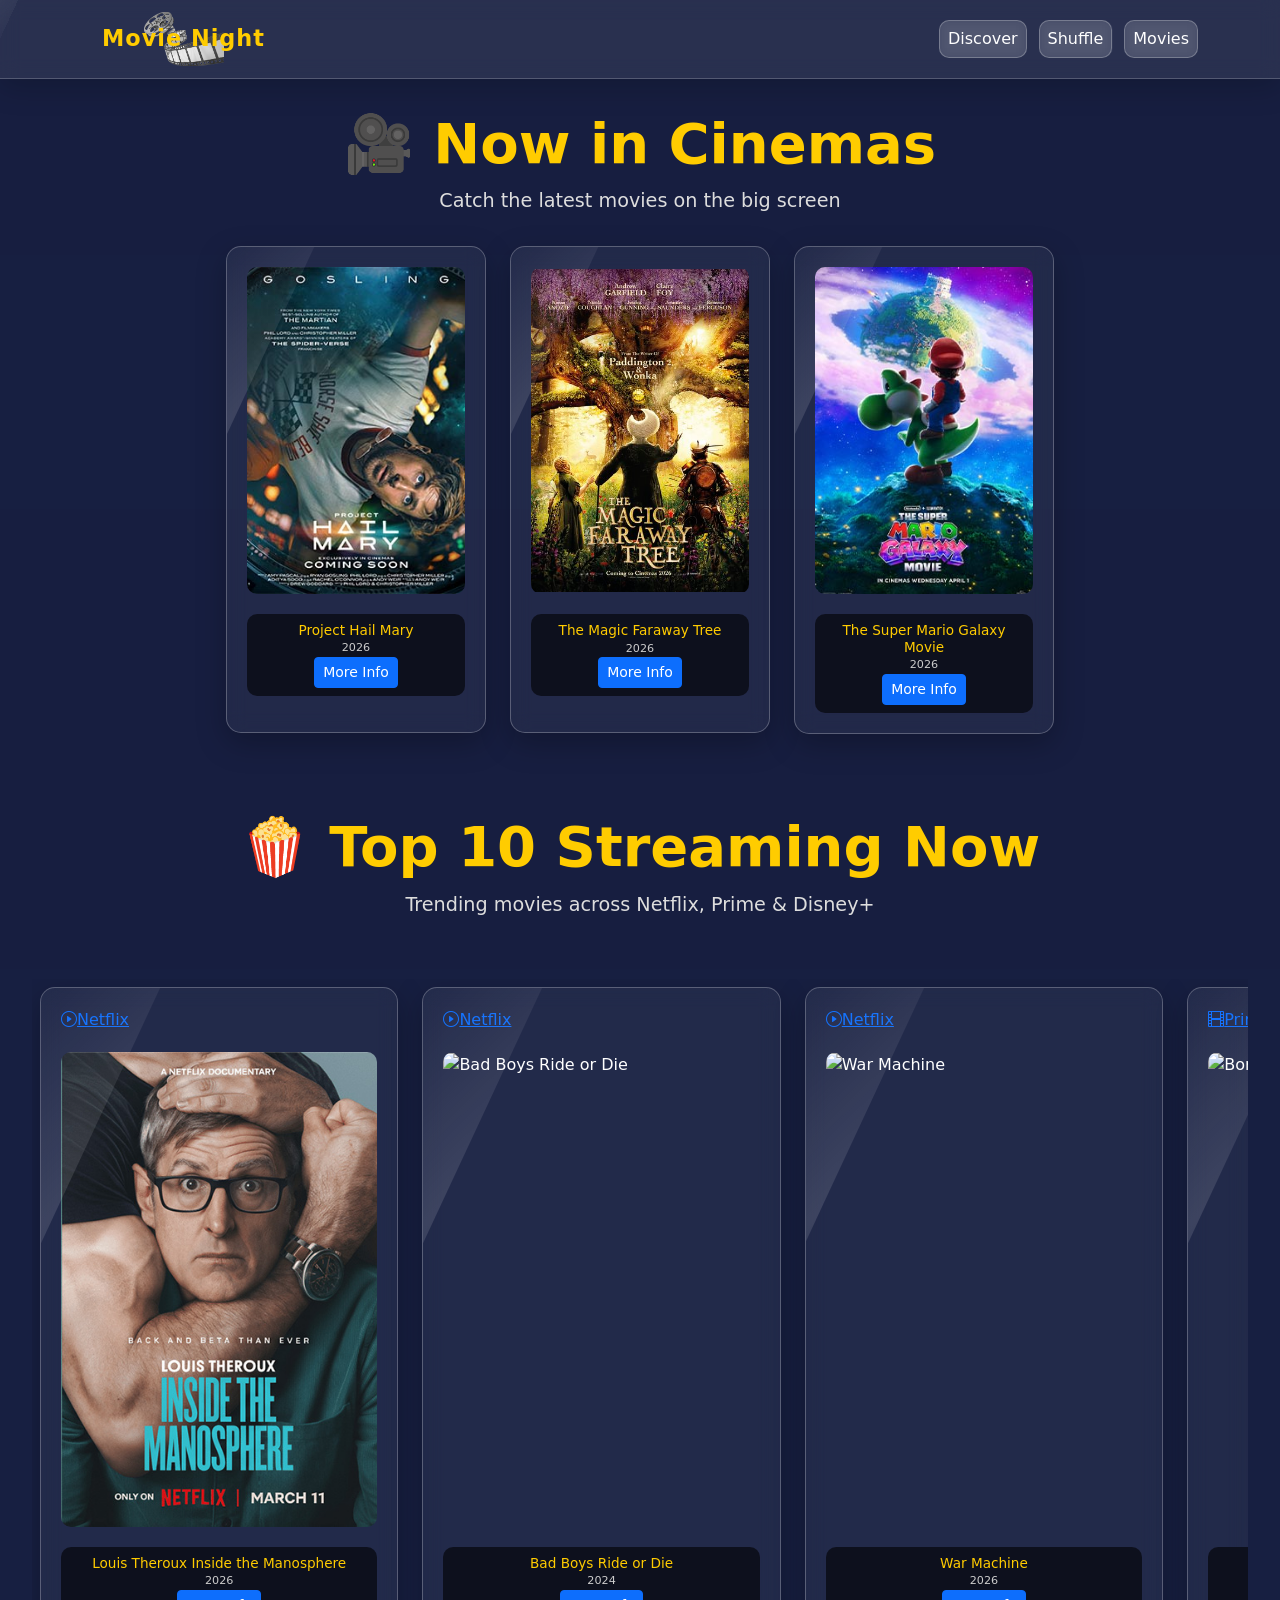
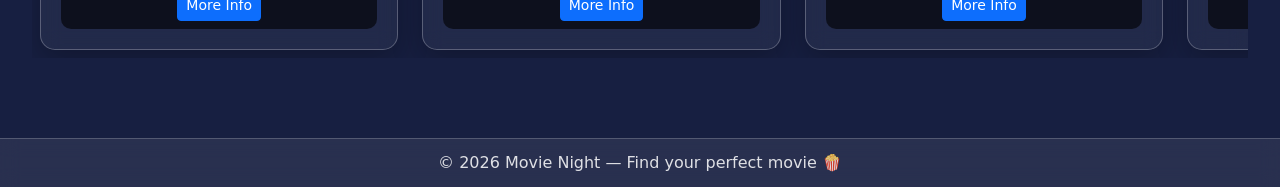
==== index.html @ 20cfbf8d "Initial Commit" ====
<!doctype html>
<html lang="en">
<head>
  <meta charset="utf-8">
  <meta name="viewport" content="width=device-width, initial-scale=1">
  <meta name="description" content="Movie Night - Find your perfect movie">
  <title>Movie Night</title>

  <link href="https://cdn.jsdelivr.net/npm/bootstrap@5.3.2/dist/css/bootstrap.min.css" rel="stylesheet">
  <link href="https://cdn.jsdelivr.net/npm/bootstrap-icons/font/bootstrap-icons.css" rel="stylesheet">
  <link href="mystyle.css" rel="stylesheet">
  <script src="https://code.jquery.com/jquery-3.7.1.min.js"></script>
</head>
<body>

  <!-- NAVBAR -->
  <nav class="navbar navbar-expand-lg glass-navbar">
    <div class="container">
      <a class="navbar-brand fw-bold" href="index.html" style="color:#ffcc00;">Movie Night</a>

      <button class="navbar-toggler" type="button" data-bs-toggle="collapse" data-bs-target="#navbarNav">
        <span class="navbar-toggler-icon"></span>
      </button>

      <div class="collapse navbar-collapse justify-content-end" id="navbarNav">
        <ul class="navbar-nav">
          <li class="nav-item"><a class="nav-link" href="page-1.html">Discover</a></li>
          <li class="nav-item"><a class="nav-link" href="page-2.html">Shuffle</a></li>
          <li class="nav-item"><a class="nav-link" href="page-3.html">Movies</a></li>
        </ul>
      </div>
    </div>
  </nav>

  <main>
    <!-- HERO -->
    <section class="hero">
      <div class="hero-content">
        <h1>🎥 Now in Cinemas</h1>
        <p>Catch the latest movies on the big screen</p>

        <div class="cinema-row">
          <article class="card movie-card">
            <div class="movie-poster">
              <img src="Images/Project Hail Mary.jpg" alt="Project Hail Mary">
            </div>
            <div class="movie-bottom">
              <h6>Project Hail Mary</h6>
              <p>2026</p>
              <button class="btn btn-primary btn-sm" data-bs-toggle="modal" data-bs-target="#modalCinema1">More Info</button>
            </div>
          </article>

          <article class="card movie-card">
            <div class="movie-poster">
              <img src="Images/The Magic Faraway Tree.jpg" alt="The Magic Faraway Tree">
            </div>
            <div class="movie-bottom">
              <h6>The Magic Faraway Tree</h6>
              <p>2026</p>
              <button class="btn btn-primary btn-sm" data-bs-toggle="modal" data-bs-target="#modalCinema2">More Info</button>
            </div>
          </article>

          <article class="card movie-card">
            <div class="movie-poster">
              <img src="Images/The Super Mario Galaxy Movie.jpg" alt="The Super Mario Galaxy Movie">
            </div>
            <div class="movie-bottom">
              <h6>The Super Mario Galaxy Movie</h6>
              <p>2026</p>
              <button class="btn btn-primary btn-sm" data-bs-toggle="modal" data-bs-target="#modalCinema3">More Info</button>
            </div>
          </article>
        </div>
      </div>
    </section>

    <!-- STREAMING TITLE -->
    <section class="hero small-hero">
      <div class="hero-content">
        <h1>🍿 Top 10 Streaming Now</h1>
        <p>Trending movies across Netflix, Prime & Disney+</p>
      </div>
    </section>

    <!-- TOP 10 MOVIES -->
    <div class="page">
      <div class="marquee">
        <div class="track" id="track">

          <article class="card movie-card">
            <div class="movie-top">
              <a href="https://www.netflix.com/search?q=Louis%20Theroux%20Inside%20the%20Manosphere" target="_blank" class="stream-btn">
                <i class="bi bi-play-circle"></i>Netflix
              </a>
            </div>
            <div class="movie-poster">
              <img src="Images/1 Movie.jpg" alt="Louis Theroux Inside the Manosphere">
            </div>
            <div class="movie-bottom">
              <h6>Louis Theroux Inside the Manosphere</h6>
              <p>2026</p>
              <button type="button" class="btn btn-primary btn-sm" data-bs-toggle="modal" data-bs-target="#modal1">More Info</button>
            </div>
          </article>

          <article class="card movie-card">
            <div class="movie-top">
              <a href="https://www.netflix.com/search?q=Bad%20Boys%20Ride%20or%20Die" target="_blank" class="stream-btn">
                <i class="bi bi-play-circle"></i>Netflix
              </a>
            </div>
            <div class="movie-poster">
              <img src="Images/2 Movie.jpg" alt="Bad Boys Ride or Die">
            </div>
            <div class="movie-bottom">
              <h6>Bad Boys Ride or Die</h6>
              <p>2024</p>
              <button type="button" class="btn btn-primary btn-sm" data-bs-toggle="modal" data-bs-target="#modal2">More Info</button>
            </div>
          </article>

          <article class="card movie-card">
            <div class="movie-top">
              <a href="https://www.netflix.com/title/80152442" target="_blank" class="stream-btn">
                <i class="bi bi-play-circle"></i>Netflix
              </a>
            </div>
            <div class="movie-poster">
              <img src="Images/3 Movie.jpg" alt="War Machine">
            </div>
            <div class="movie-bottom">
              <h6>War Machine</h6>
              <p>2026</p>
              <button type="button" class="btn btn-primary btn-sm" data-bs-toggle="modal" data-bs-target="#modal3">More Info</button>
            </div>
          </article>

          <article class="card movie-card">
            <div class="movie-top">
              <a href="https://www.primevideo.com/search/ref=atv_nb_sr?phrase=Borderlands" target="_blank" class="stream-btn">
                <i class="bi bi-film"></i>Prime Video
              </a>
            </div>
            <div class="movie-poster">
              <img src="Images/4 Movie.jpg" alt="Borderlands">
            </div>
            <div class="movie-bottom">
              <h6>Borderlands</h6>
              <p>2024</p>
              <button type="button" class="btn btn-primary btn-sm" data-bs-toggle="modal" data-bs-target="#modal4">More Info</button>
            </div>
          </article>

          <article class="card movie-card">
            <div class="movie-top">
              <a href="https://www.primevideo.com/search/ref=atv_nb_sr?phrase=Confession%20of%20a%20Female%20Serial%20Killer" target="_blank" class="stream-btn">
                <i class="bi bi-film"></i>Prime Video
              </a>
            </div>
            <div class="movie-poster">
              <img src="Images/5 Movie.jpg" alt="Confession of a Female Serial Killer">
            </div>
            <div class="movie-bottom">
              <h6>Confession of a Female Serial Killer</h6>
              <p>2025</p>
              <button type="button" class="btn btn-primary btn-sm" data-bs-toggle="modal" data-bs-target="#modal5">More Info</button>
            </div>
          </article>

          <article class="card movie-card">
            <div class="movie-top">
              <a href="https://www.primevideo.com/search/ref=atv_nb_sr?phrase=Underworld%20Evolution" target="_blank" class="stream-btn">
                <i class="bi bi-film"></i>Prime Video
              </a>
            </div>
            <div class="movie-poster">
              <img src="Images/6 Movie.jpg" alt="Underworld: Evolution">
            </div>
            <div class="movie-bottom">
              <h6>Underworld: Evolution</h6>
              <p>2006</p>
              <button type="button" class="btn btn-primary btn-sm" data-bs-toggle="modal" data-bs-target="#modal6">More Info</button>
            </div>
          </article>

          <article class="card movie-card">
            <div class="movie-top">
              <a href="https://www.primevideo.com/search/ref=atv_nb_sr?phrase=The%20Bluff" target="_blank" class="stream-btn">
                <i class="bi bi-film"></i>Prime Video
              </a>
            </div>
            <div class="movie-poster">
              <img src="Images/7 Movie.jpg" alt="The Bluff">
            </div>
            <div class="movie-bottom">
              <h6>The Bluff</h6>
              <p>2026</p>
              <button type="button" class="btn btn-primary btn-sm" data-bs-toggle="modal" data-bs-target="#modal7">More Info</button>
            </div>
          </article>

          <article class="card movie-card">
            <div class="movie-top">
              <a href="https://www.disneyplus.com/search?q=Ready%20or%20Not" target="_blank" class="stream-btn">
                <i class="bi bi-star"></i>Disney+
              </a>
            </div>
            <div class="movie-poster">
              <img src="Images/8 Movie.jpg" alt="Ready or Not">
            </div>
            <div class="movie-bottom">
              <h6>Ready or Not</h6>
              <p>2019</p>
              <button type="button" class="btn btn-primary btn-sm" data-bs-toggle="modal" data-bs-target="#modal8">More Info</button>
            </div>
          </article>

          <article class="card movie-card">
            <div class="movie-top">
              <a href="https://www.disneyplus.com/search?q=Predator%20Badlands" target="_blank" class="stream-btn">
                <i class="bi bi-star"></i>Disney+
              </a>
            </div>
            <div class="movie-poster">
              <img src="Images/9 Movie.jpg" alt="Predator Badlands">
            </div>
            <div class="movie-bottom">
              <h6>Predator Badlands</h6>
              <p>2025</p>
              <button type="button" class="btn btn-primary btn-sm" data-bs-toggle="modal" data-bs-target="#modal9">More Info</button>
            </div>
          </article>

          <article class="card movie-card">
            <div class="movie-top">
              <a href="https://www.disneyplus.com/search?q=Deadpool%20Wolverine" target="_blank" class="stream-btn">
                <i class="bi bi-star"></i>Disney+
              </a>
            </div>
            <div class="movie-poster">
              <img src="Images/10 Movie.jpg" alt="Deadpool and Wolverine">
            </div>
            <div class="movie-bottom">
              <h6>Deadpool & Wolverine</h6>
              <p>2024</p>
              <button type="button" class="btn btn-primary btn-sm" data-bs-toggle="modal" data-bs-target="#modal10">More Info</button>
            </div>
          </article>

        </div>
      </div>
    </div>

    <!-- TOP 10 MODALS -->
    <div class="modal fade" id="modal1" tabindex="-1" aria-labelledby="modalLabel1" aria-hidden="true">
      <div class="modal-dialog modal-dialog-centered">
        <div class="modal-content">
          <div class="modal-header">
            <h5 class="modal-title" id="modalLabel1">Louis Theroux Inside the Manosphere</h5>
            <button type="button" class="btn-close" data-bs-dismiss="modal" aria-label="Close"></button>
          </div>
          <div class="modal-body">
            <img src="Images/1 Movie.jpg" alt="Louis Theroux Inside the Manosphere" class="img-fluid mb-3">
            <p>Release Year: 2026</p>
            <p>Louis Theroux: Inside the Manosphere explores the online subculture of influencers promoting extreme masculinity, dating advice, and anti-feminist views to young men.</p>
          </div>
        </div>
      </div>
    </div>

    <div class="modal fade" id="modal2" tabindex="-1" aria-labelledby="modalLabel2" aria-hidden="true">
      <div class="modal-dialog modal-dialog-centered">
        <div class="modal-content">
          <div class="modal-header">
            <h5 class="modal-title" id="modalLabel2">Bad Boys Ride or Die</h5>
            <button type="button" class="btn-close" data-bs-dismiss="modal" aria-label="Close"></button>
          </div>
          <div class="modal-body">
            <img src="Images/2 Movie.jpg" alt="Bad Boys Ride or Die" class="img-fluid mb-3">
            <p>Release Year: 2024</p>
            <p>Bad Boys: Ride or Die follows detectives Mike Lowrey and Marcus Burnett as they uncover a dangerous conspiracy tied to their late captain.</p>
          </div>
        </div>
      </div>
    </div>

    <div class="modal fade" id="modal3" tabindex="-1" aria-labelledby="modalLabel3" aria-hidden="true">
      <div class="modal-dialog modal-dialog-centered">
        <div class="modal-content">
          <div class="modal-header">
            <h5 class="modal-title" id="modalLabel3">War Machine</h5>
            <button type="button" class="btn-close" data-bs-dismiss="modal" aria-label="Close"></button>
          </div>
          <div class="modal-body">
            <img src="Images/3 Movie.jpg" alt="War Machine" class="img-fluid mb-3">
            <p>Release Year: 2026</p>
            <p>War Machine centers on a high-ranking military officer navigating the complexities of modern warfare, leadership, and political pressure.</p>
          </div>
        </div>
      </div>
    </div>

    <div class="modal fade" id="modal4" tabindex="-1" aria-labelledby="modalLabel4" aria-hidden="true">
      <div class="modal-dialog modal-dialog-centered">
        <div class="modal-content">
          <div class="modal-header">
            <h5 class="modal-title" id="modalLabel4">Borderlands</h5>
            <button type="button" class="btn-close" data-bs-dismiss="modal" aria-label="Close"></button>
          </div>
          <div class="modal-body">
            <img src="Images/4 Movie.jpg" alt="Borderlands" class="img-fluid mb-3">
            <p>Release Year: 2024</p>
            <p>Borderlands follows a group of unlikely heroes navigating a chaotic, lawless world in search of a powerful artifact.</p>
          </div>
        </div>
      </div>
    </div>

    <div class="modal fade" id="modal5" tabindex="-1" aria-labelledby="modalLabel5" aria-hidden="true">
      <div class="modal-dialog modal-dialog-centered">
        <div class="modal-content">
          <div class="modal-header">
            <h5 class="modal-title" id="modalLabel5">Confession of a Female Serial Killer</h5>
            <button type="button" class="btn-close" data-bs-dismiss="modal" aria-label="Close"></button>
          </div>
          <div class="modal-body">
            <img src="Images/5 Movie.jpg" alt="Confession of a Female Serial Killer" class="img-fluid mb-3">
            <p>Release Year: 2025</p>
            <p>Confession of a Female Serial Killer examines the chilling story of a woman leading a double life while committing a series of calculated crimes.</p>
          </div>
        </div>
      </div>
    </div>

    <div class="modal fade" id="modal6" tabindex="-1" aria-labelledby="modalLabel6" aria-hidden="true">
      <div class="modal-dialog modal-dialog-centered">
        <div class="modal-content">
          <div class="modal-header">
            <h5 class="modal-title" id="modalLabel6">Underworld: Evolution</h5>
            <button type="button" class="btn-close" data-bs-dismiss="modal" aria-label="Close"></button>
          </div>
          <div class="modal-body">
            <img src="Images/6 Movie.jpg" alt="Underworld: Evolution" class="img-fluid mb-3">
            <p>Release Year: 2006</p>
            <p>Underworld: Evolution continues the story of the war between vampires and werewolves as Selene uncovers secrets about her past.</p>
          </div>
        </div>
      </div>
    </div>

    <div class="modal fade" id="modal7" tabindex="-1" aria-labelledby="modalLabel7" aria-hidden="true">
      <div class="modal-dialog modal-dialog-centered">
        <div class="modal-content">
          <div class="modal-header">
            <h5 class="modal-title" id="modalLabel7">The Bluff</h5>
            <button type="button" class="btn-close" data-bs-dismiss="modal" aria-label="Close"></button>
          </div>
          <div class="modal-body">
            <img src="Images/7 Movie.jpg" alt="The Bluff" class="img-fluid mb-3">
            <p>Release Year: 2026</p>
            <p>The Bluff follows a determined individual navigating deception, power struggles, and hidden agendas in a high-stakes environment.</p>
          </div>
        </div>
      </div>
    </div>

    <div class="modal fade" id="modal8" tabindex="-1" aria-labelledby="modalLabel8" aria-hidden="true">
      <div class="modal-dialog modal-dialog-centered">
        <div class="modal-content">
          <div class="modal-header">
            <h5 class="modal-title" id="modalLabel8">Ready or Not</h5>
            <button type="button" class="btn-close" data-bs-dismiss="modal" aria-label="Close"></button>
          </div>
          <div class="modal-body">
            <img src="Images/8 Movie.jpg" alt="Ready or Not" class="img-fluid mb-3">
            <p>Release Year: 2019</p>
            <p>Ready or Not follows a young bride who is drawn into a deadly game with her new in-laws as part of a family tradition.</p>
          </div>
        </div>
      </div>
    </div>

    <div class="modal fade" id="modal9" tabindex="-1" aria-labelledby="modalLabel9" aria-hidden="true">
      <div class="modal-dialog modal-dialog-centered">
        <div class="modal-content">
          <div class="modal-header">
            <h5 class="modal-title" id="modalLabel9">Predator Badlands</h5>
            <button type="button" class="btn-close" data-bs-dismiss="modal" aria-label="Close"></button>
          </div>
          <div class="modal-body">
            <img src="Images/9 Movie.jpg" alt="Predator Badlands" class="img-fluid mb-3">
            <p>Release Year: 2025</p>
            <p>Predator: Badlands follows a group of individuals stranded in a hostile environment where they become targets of a deadly extraterrestrial hunter.</p>
          </div>
        </div>
      </div>
    </div>

    <div class="modal fade" id="modal10" tabindex="-1" aria-labelledby="modalLabel10" aria-hidden="true">
      <div class="modal-dialog modal-dialog-centered">
        <div class="modal-content">
          <div class="modal-header">
            <h5 class="modal-title" id="modalLabel10">Deadpool & Wolverine</h5>
            <button type="button" class="btn-close" data-bs-dismiss="modal" aria-label="Close"></button>
          </div>
          <div class="modal-body">
            <img src="Images/10 Movie.jpg" alt="Deadpool and Wolverine" class="img-fluid mb-3">
            <p>Release Year: 2024</p>
            <p>Deadpool & Wolverine follows the unlikely partnership between Deadpool and Wolverine as they are forced to work together on a dangerous mission.</p>
          </div>
        </div>
      </div>
    </div>

    <!-- CINEMA MODALS -->
    <div class="modal fade" id="modalCinema1" tabindex="-1" aria-labelledby="modalCinemaLabel1" aria-hidden="true">
      <div class="modal-dialog modal-dialog-centered">
        <div class="modal-content">
          <div class="modal-header">
            <h5 class="modal-title" id="modalCinemaLabel1">Project Hail Mary</h5>
            <button type="button" class="btn-close" data-bs-dismiss="modal" aria-label="Close"></button>
          </div>
          <div class="modal-body">
            <img src="Images/Project Hail Mary.jpg" alt="Project Hail Mary">
            <p>Release Year: 2026</p>
            <p>Project Hail Mary centers on a lone astronaut on a mission to save Earth, facing impossible odds, isolation, and a race against time.</p>
          </div>
        </div>
      </div>
    </div>

    <div class="modal fade" id="modalCinema2" tabindex="-1" aria-labelledby="modalCinemaLabel2" aria-hidden="true">
      <div class="modal-dialog modal-dialog-centered">
        <div class="modal-content">
          <div class="modal-header">
            <h5 class="modal-title" id="modalCinemaLabel2">The Magic Faraway Tree</h5>
            <button type="button" class="btn-close" data-bs-dismiss="modal" aria-label="Close"></button>
          </div>
          <div class="modal-body">
            <img src="Images/The Magic Faraway Tree.jpg" alt="The Magic Faraway Tree">
            <p>Release Year: 2026</p>
            <p>The Magic Faraway Tree follows a magical adventure where children discover a hidden tree that leads to fantastical worlds.</p>
          </div>
        </div>
      </div>
    </div>

    <div class="modal fade" id="modalCinema3" tabindex="-1" aria-labelledby="modalCinemaLabel3" aria-hidden="true">
      <div class="modal-dialog modal-dialog-centered">
        <div class="modal-content">
          <div class="modal-header">
            <h5 class="modal-title" id="modalCinemaLabel3">The Super Mario Galaxy Movie</h5>
            <button type="button" class="btn-close" data-bs-dismiss="modal" aria-label="Close"></button>
          </div>
          <div class="modal-body">
            <img src="Images/The Super Mario Galaxy Movie.jpg" alt="The Super Mario Galaxy Movie">
            <p>Release Year: 2026</p>
            <p>The Super Mario Galaxy Movie brings the iconic video game characters to life as Mario embarks on a cosmic adventure.</p>
          </div>
        </div>
      </div>
    </div>
  </main>

  <footer class="glass-footer text-center">
  <div class="footer-content">
    <p class="mb-0">© 2026 Movie Night — Find your perfect movie 🍿</p>
  </div>
</footer>

  <button id="backToTop" class="back-to-top">↑</button>

  <script src="https://cdn.jsdelivr.net/npm/bootstrap@5.3.2/dist/js/bootstrap.bundle.min.js"></script>
  <script src="myscript.js"></script>
</body>
</html>
---- mystyle.css ----
/* ===== RESET ===== */
* {
  box-sizing: border-box;
}

html, body {
  height: 100%;
}

/* ===== BODY ===== */
body {
  margin: 0;
  padding-top: 90px;
  background-color: rgba(23, 31, 65, 1);
  font-family: Inter, ui-sans-serif, system-ui, -apple-system, Segoe UI, "Helvetica Neue", Arial;
  color: #111;

  display: flex;
  flex-direction: column;
  min-height: 100vh;
}

main {
  flex: 1;
}

/* ===== TEXT ===== */
h1, h2, h3 {
  color: #ffcc00;
}

p {
  color: rgba(255, 255, 255, 0.85);
}

/* ===== VARIABLES ===== */
:root {
  --gap: 24px;
  --duration: 60s;
}

/* ===== NAVBAR ===== */
.glass-navbar {
  position: fixed;
  top: 0;
  left: 0;
  width: 100%;
  z-index: 10;

  background: rgba(255, 255, 255, 0.08);
  backdrop-filter: blur(10px);
  -webkit-backdrop-filter: blur(10px);

  border-bottom: 1px solid rgba(255, 255, 255, 0.2);
  box-shadow: 0 8px 30px rgba(0, 0, 0, 0.2);

  padding: 12px 0;
  isolation: isolate;
}

.navbar-brand {
  font-size: 1.4rem;
  font-weight: 700;
  letter-spacing: 1px;

  background-image: url('Images/Untitled-1.png');
  background-size: contain;
  background-repeat: no-repeat;
  background-position: center;

  padding: 10px 20px;
  display: inline-block;
}

.glass-navbar::after {
  content: "";
  position: absolute;
  top: 0;
  left: -40%;
  width: 40%;
  height: 100%;
  background: linear-gradient(120deg, transparent, rgba(255, 255, 255, 0.25), transparent);
  transform: skewX(-25deg);
  transition: 1.5s ease;
}

.glass-navbar:hover::after {
  left: 120%;
}

.navbar-nav {
  list-style: none;
  padding-left: 0;
}

.nav-link {
  margin-left: 12px;
  padding: 6px 14px;
  background: rgba(255, 255, 255, 0.12);
  border: 1px solid rgba(255, 255, 255, 0.25);
  border-radius: 10px;
  backdrop-filter: blur(6px);
  -webkit-backdrop-filter: blur(6px);
  color: white;
  font-weight: 500;
  transition: all 0.3s ease;
}

.nav-link:hover {
  background: rgba(255, 255, 255, 0.25);
  border-color: rgba(255, 255, 255, 0.4);
  color: #ffcc00;
  transform: translateY(-2px);
  box-shadow: 0 4px 10px rgba(0, 0, 0, 0.25);
}

.nav-link.active {
  background: rgba(255, 255, 255, 0.35);
  color: #ffcc00;
}

/* ===== HERO ===== */
.hero {
  position: relative;
  min-height: 70vh;
  background: url('Images/hero-bg.jpg') center/cover no-repeat;

  display: flex;
  align-items: center;
  justify-content: center;

  text-align: center;
  padding: 20px 40px;
  color: white;
}

.hero::before {
  content: "";
  position: absolute;
  inset: 0;
  background: rgba(23, 31, 65, 0.92);
  z-index: 0;
}

.hero-content {
  position: relative;
  z-index: 2;
}

.hero h1 {
  font-size: 3.5rem;
  font-weight: 800;
}

.hero p {
  font-size: 1.2rem;
  margin: 10px 0 30px;
  color: #ddd;
}

.small-hero {
  min-height: auto;
  display: block;
  padding: 60px 0 20px;
}

/* ===== PAGE ===== */
.page {
  padding: 10px 32px 80px;
}

/* ===== MARQUEE ===== */
.marquee {
  width: min(1600px, 100%);
  overflow: hidden;
  padding: 8px;
  margin: 0 auto;
}

.track {
  display: flex;
  gap: var(--gap);
  width: max-content;
  animation: scroll var(--duration) linear infinite;
}

@keyframes scroll {
  from { transform: translateX(0); }
  to { transform: translateX(-50%); }
}

/* ===== CARDS ===== */
.card {
  display: flex;
  flex-direction: column;
  gap: 20px;
  width: clamp(260px, 28vw, 390px);
  padding: 20px;
  border-radius: 20px;
  border: 1px solid rgba(255, 255, 255, 0.25);
  background: rgba(23, 31, 65, 0.65);
  box-shadow: 0 10px 30px rgba(0,0,0,0.25);
}

.movie-card {
  border-radius: 15px;
  overflow: hidden;
  background: rgba(255,255,255,0.05);
  backdrop-filter: blur(10px);
  color: white;
  transition: transform 0.3s ease;
}

.movie-card:hover {
  transform: scale(1.05);
}

/* ===== POSTER ===== */
.movie-poster {
  width: 100%;
  aspect-ratio: 2 / 3;
  overflow: hidden;
  border-radius: 10px;
}

.movie-poster img {
  width: 100%;
  height: 100%;
  object-fit: cover;
}

/* ===== CINEMA ROW ===== */
.cinema-row {
  display: flex;
  justify-content: center;
  gap: 24px;
  flex-wrap: nowrap;
}

.cinema-row .movie-card {
  width: 260px;
  flex: 0 0 auto;
}

.cinema-row .movie-poster img {
  object-fit: contain;
  background: transparent;
}

@media (max-width: 768px) {
  .cinema-row {
    flex-wrap: wrap;
  }
}

/* ===== MOVIE INFO ===== */
.movie-bottom {
  padding: 8px;
  background: rgba(0,0,0,0.6);
  text-align: center;
  border-radius: 10px;
}

.movie-bottom h6 {
  margin: 0;
  font-size: 0.85rem;
  color: #ffcc00;
}

.movie-bottom p {
  margin: 2px 0 0;
  font-size: 0.7rem;
  color: #ccc;
}

/* ===== MODALS (FINAL SMALL + CONSISTENT) ===== */
.modal {
  z-index: 2000;
}

.modal-backdrop {
  z-index: 1990;
}

.modal-content {
  background: rgba(23, 31, 65, 0.75);
  backdrop-filter: blur(20px);
  -webkit-backdrop-filter: blur(20px);
  border: 1px solid rgba(255,255,255,0.2);
  border-radius: 16px;
  color: white;
  box-shadow: 0 20px 60px rgba(0,0,0,0.6);
  max-height: 90vh;
  display: flex;
  flex-direction: column;
}

.modal-header {
  border-bottom: none;
  padding-bottom: 0;
}

.modal-title {
  color: #ffcc00;
  font-weight: 600;
}

.modal-body {
  overflow-y: auto;
  padding: 20px;
  flex: 1;
  text-align: center;
}

.modal-body p {
  color: rgba(255,255,255,0.9);
  margin-bottom: 10px;
}

.modal-body img {
  display: block;
  margin: 15px auto;
  width: 100%;
  max-width: 260px;
  height: auto;
  border-radius: 12px;
}

.modal-footer {
  display: none;
  padding: 0;
  border-top: none;
}

/* ===== FOOTER ===== */
.glass-footer {
  width: 100%;
  margin-top: auto;
  padding: 12px 0;
  border-top: 1px solid rgba(255,255,255,0.2);
  text-align: center;

  background-color: rgba(255, 255, 255, 0.08);
  backdrop-filter: blur(10px);

  background-image: linear-gradient(
    120deg,
    transparent 30%,
    rgba(255, 255, 255, 0.22) 50%,
    transparent 70%
  );
  background-repeat: no-repeat;
  background-size: 40% 100%;
  background-position: -60% 0;

  transition: background-position 1.5s ease;
}

.glass-footer:hover {
  background-position: 160% 0;
}

.footer-content {
  display: flex;
  justify-content: center;
  align-items: center;
}

.glass-footer p {
  margin: 0;
}

/* ===== BACK TO TOP ===== */
.back-to-top {
  position: fixed;
  right: 30px;
  bottom: 30px;
  width: 50px;
  height: 50px;

  border-radius: 50%;
  border: 1px solid rgba(255,255,255,0.3);

  background: rgba(255,255,255,0.1);
  backdrop-filter: blur(10px);

  display: flex;
  align-items: center;
  justify-content: center;

  color: #ffcc00;
  font-size: 1.5rem;

  cursor: pointer;
  opacity: 0;
  pointer-events: none;

  transition: all 0.3s ease;
  z-index: 1000;
}

.back-to-top.show {
  opacity: 1;
  pointer-events: auto;
}

.back-to-top:hover {
  transform: scale(1.15);
  background: rgba(255,255,255,0.25);
}

/* ===== CLOSE BUTTON ===== */
.btn-close {
  opacity: 1;
  filter: none;
  background-image: url("data:image/svg+xml,%3csvg xmlns='http://www.w3.org/2000/svg' viewBox='0 0 16 16' fill='%23ffcc00'%3e%3cpath d='M.293.293a1 1 0 0 1 1.414 0L8 6.586 14.293.293a1 1 0 1 1 1.414 1.414L9.414 8l6.293 6.293a1 1 0 0 1-1.414 1.414L8 9.414l-6.293 6.293a1 1 0 0 1-1.414-1.414L6.586 8 .293 1.707a1 1 0 0 1 0-1.414z'/%3e%3c/svg%3e");
  transition: all 0.2s ease;
}

.btn-close:hover {
  transform: scale(1.2);
}

/* ===== FINDER ===== */
.finder {
  padding: 40px 20px;
  color: white;
}

.finder .filters {
  max-width: 320px;
  margin: 0 auto;
}

.finder .form-select {
  width: 100%;
  background: rgba(255,255,255,0.1);
  color: white;
  border: 1px solid rgba(255,255,255,0.3);
}

.finder .form-select option {
  color: black;
}

.finder-results {
  display: flex;
  flex-wrap: wrap;
  justify-content: center;
  gap: 24px;
  width: 100%;
}

.finder-results .movie-card {
  width: 260px;
}

#searchBtn {
  margin-top: 10px;
  padding: 10px 20px;

  background: rgba(255, 255, 255, 0.12);
  border: 1px solid rgba(255, 255, 255, 0.25);
  border-radius: 10px;

  backdrop-filter: blur(6px);

  color: white;
  font-weight: 500;

  transition: all 0.3s ease;
}

#searchBtn:hover {
  background: rgba(255, 255, 255, 0.25);
  color: #ffcc00;
  transform: translateY(-2px);
}

/* ===== RANDOM PAGE ONLY ===== */
.random-page {
  padding-bottom: 60px;
}

.random-hero {
  padding: 40px 20px 20px;
  color: white;
}

.random-controls {
  max-width: 340px;
  margin: 0 auto;
}

.random-page .form-select {
  width: 100%;
  background: rgba(255,255,255,0.1);
  color: white;
  border: 1px solid rgba(255,255,255,0.3);
}

.random-page .form-select option {
  color: black;
}

#shuffleBtn,
#reshuffleBtn {
  margin-top: 10px;
  padding: 10px 20px;
  background: rgba(255, 255, 255, 0.12);
  border: 1px solid rgba(255, 255, 255, 0.25);
  border-radius: 10px;
  backdrop-filter: blur(6px);
  -webkit-backdrop-filter: blur(6px);
  color: white;
  font-weight: 500;
  transition: all 0.3s ease;
}

#shuffleBtn:hover,
#reshuffleBtn:hover {
  background: rgba(255, 255, 255, 0.25);
  border-color: rgba(255, 255, 255, 0.4);
  color: #ffcc00;
  transform: translateY(-2px);
  box-shadow: 0 4px 10px rgba(0, 0, 0, 0.25);
}

/* ===== CINEMA SCREEN ===== */
.cinema-stage-section {
  margin-top: -40px; /* pulls it upward */
  padding-top: 60px; /* keeps spacing correct */
  position: relative;
  z-index: 1;
}

.cinema-stage {
  display: flex;
  justify-content: center;
  width: 100%;
}

.cinema-screen-shell {
  width: 100%;
  max-width: 900px;

  background: rgba(10, 10, 18, 0.95);
  border: 3px solid rgba(255,255,255,0.14);
  border-radius: 24px;
  padding: 18px;
  box-shadow:
    0 20px 60px rgba(0,0,0,0.35),
    inset 0 0 0 1px rgba(255,255,255,0.05);
}

.screen-label {
  text-align: center;
  color: #ffcc00;
  font-weight: 700;
  letter-spacing: 3px;
  margin-bottom: 14px;
  font-size: 0.9rem;
}

.cinema-screen {
  min-height: 420px;
  border-radius: 14px;
  background:
    radial-gradient(circle at center, rgba(255,255,255,0.04), transparent 60%),
    linear-gradient(180deg, rgba(20,20,28,0.98), rgba(5,5,10,1));
  border: 2px solid rgba(255,255,255,0.08);
  box-shadow:
    inset 0 0 30px rgba(255,255,255,0.03),
    inset 0 0 80px rgba(0,0,0,0.45);
  display: flex;
  align-items: center;
  justify-content: center;
  padding: 28px;
}

.screen-placeholder {
  text-align: center;
  color: rgba(255,255,255,0.72);
}

.screen-placeholder i {
  font-size: 3rem;
  color: #ffcc00;
  display: block;
  margin-bottom: 12px;
}

.featured-movie {
  display: grid;
  grid-template-columns: 220px 1fr;
  gap: 28px;
  align-items: center;
  width: 100%;
}

.featured-poster img {
  width: 100%;
  max-width: 220px;
  border-radius: 14px;
  display: block;
  margin: 0 auto;
  box-shadow: 0 14px 35px rgba(0,0,0,0.35);
}

.featured-info {
  text-align: left;
  color: white;
}

.featured-info h2 {
  color: #ffcc00;
  margin-bottom: 10px;
}

.featured-meta {
  color: rgba(255,255,255,0.75);
  margin-bottom: 12px;
}

.featured-overview {
  color: rgba(255,255,255,0.9);
  line-height: 1.6;
  margin-bottom: 16px;
}

.featured-actions {
  display: flex;
  gap: 12px;
  flex-wrap: wrap;
}

.screen-btn {
  padding: 10px 18px;
  background: rgba(255,255,255,0.12);
  border: 1px solid rgba(255,255,255,0.25);
  border-radius: 10px;
  color: white;
  transition: all 0.3s ease;
}

.screen-btn:hover {
  background: rgba(255,255,255,0.25);
  color: #ffcc00;
  transform: translateY(-2px);
}

.supporting-title {
  margin-top: 26px;
}

.alt-results {
  margin-top: 16px;
  display: flex;
  justify-content: center;
  gap: 24px;
  flex-wrap: wrap;
}

.alt-card {
  width: 220px;
  padding: 16px;
  border-radius: 16px;
  border: 1px solid rgba(255,255,255,0.2);
  background: rgba(255,255,255,0.05);
  color: white;
  text-align: center;
  backdrop-filter: blur(10px);
}

.alt-card img {
  width: 100%;
  max-width: 170px;
  border-radius: 12px;
  display: block;
  margin: 0 auto 12px;
}

.alt-card h6 {
  color: #ffcc00;
  margin-bottom: 6px;
}

.alt-card p {
  margin: 0 0 12px;
  color: #ccc;
}

.alt-card button {
  padding: 8px 14px;
  background: rgba(255,255,255,0.12);
  border: 1px solid rgba(255,255,255,0.25);
  border-radius: 10px;
  color: white;
}

.alt-card button:hover {
  color: #ffcc00;
  background: rgba(255,255,255,0.22);
}

@media (max-width: 900px) {
  .featured-movie {
    grid-template-columns: 1fr;
    text-align: center;
  }

  .featured-info {
    text-align: center;
  }

  .featured-actions {
    justify-content: center;
  }
}

@media (max-width: 700px) {
  .cinema-screen {
    min-height: 380px;
  }
}

.random-screen-title {
  text-align: center;
  color: white;
  margin-bottom: 12px;
}

/* ===== MOVIES PAGE ONLY ===== */
.movies-page {
  padding-bottom: 60px;
}

.movies-hero {
  padding: 40px 20px 20px;
  color: white;
}

.movie-section {
  margin-top: 40px;
}

.section-heading {
  text-align: center;
  margin-bottom: 24px;
}

.section-heading h2 {
  margin-bottom: 8px;
}

.section-heading p {
  color: rgba(255,255,255,0.75);
  margin: 0;
}

.movie-grid {
  display: flex;
  flex-wrap: wrap;
  justify-content: center;
  gap: 24px;
  width: 100%;
}

.movie-grid .movie-card {
  width: 260px;
  flex: 0 0 auto;
}

.movie-grid .movie-poster img {
  width: 100%;
  height: 100%;
  object-fit: cover;
}

/* ===== SUBTLE GLASS SHINE ON MOVIE CARDS ===== */
.movie-card,
.alt-card {
  position: relative;
  overflow: hidden;
}

.movie-card::after,
.alt-card::after {
  content: "";
  position: absolute;
  top: 0;
  left: -45%;
  width: 35%;
  height: 100%;

  background: linear-gradient(
    120deg,
    transparent,
    rgba(255, 255, 255, 0.12),
    transparent
  );

  transform: skewX(-25deg);
  transition: 1.8s ease;
  pointer-events: none;
}

.movie-card:hover::after,
.alt-card:hover::after {
  left: 125%;
}

.movie-card:hover {
  transform: scale(1.05) translateY(-4px);
  box-shadow: 0 14px 35px rgba(0,0,0,0.35);
}

/* ===== RANDOM MOOD TINTS ===== */
.random-page {
  transition: background 0.4s ease, box-shadow 0.4s ease;
  border-radius: 24px;
}

.random-page.mood-sad {
  background: linear-gradient(180deg, rgba(70, 90, 140, 0.18), rgba(23, 31, 65, 0));
}

.random-page.mood-happy {
  background: linear-gradient(180deg, rgba(255, 204, 0, 0.10), rgba(23, 31, 65, 0));
}

.random-page.mood-bored {
  background: linear-gradient(180deg, rgba(120, 120, 140, 0.14), rgba(23, 31, 65, 0));
}

.random-page.mood-stressed {
  background: linear-gradient(180deg, rgba(80, 150, 180, 0.14), rgba(23, 31, 65, 0));
}

.random-page.mood-romantic {
  background: linear-gradient(180deg, rgba(210, 90, 140, 0.16), rgba(23, 31, 65, 0));
}

.random-page.mood-excited {
  background: linear-gradient(180deg, rgba(255, 120, 60, 0.16), rgba(23, 31, 65, 0));
}

.random-page.mood-tired {
  background: linear-gradient(180deg, rgba(140, 120, 180, 0.14), rgba(23, 31, 65, 0));
}

.mode-btn {
  margin: 5px;
  padding: 8px 16px;
  border-radius: 10px;
  border: 1px solid rgba(255,255,255,0.25);
  background: rgba(255,255,255,0.1);
  color: white;
  transition: 0.3s;
}

.mode-btn.active {
  background: rgba(255,255,255,0.25);
  color: #ffcc00;
}

.mood-quick-btn {
  margin: 5px;
  padding: 10px 16px;
  border-radius: 10px;
  background: rgba(255,255,255,0.1);
  border: 1px solid rgba(255,255,255,0.25);
  color: white;
  transition: 0.3s;
}

.mood-quick-btn.active {
  background: rgba(255,255,255,0.3);
  color: #ffcc00;
  border-color: rgba(255,255,255,0.5);
  transform: scale(1.05);
}

.mood-quick-btn:hover {
  color: #ffcc00;
  background: rgba(255,255,255,0.22);
}

/* ===== MOVIES SEARCH ===== */
.movies-search-wrap {
  max-width: 420px;
  margin: 20px auto 0;
}

.movies-search-input {
  width: 100%;
  padding: 12px 16px;
  border-radius: 12px;
  border: 1px solid rgba(255,255,255,0.25);
  background: rgba(255,255,255,0.10);
  color: white;
  outline: none;
  backdrop-filter: blur(8px);
  -webkit-backdrop-filter: blur(8px);
  transition: all 0.3s ease;
}

.movies-search-input::placeholder {
  color: rgba(255,255,255,0.65);
}

.movies-search-input:focus {
  border-color: rgba(255,255,255,0.45);
  box-shadow: 0 0 0 3px rgba(255,255,255,0.08);
}

/* ===== LOAD MORE BUTTON ===== */
.load-more-btn {
  margin-top: 20px;
  padding: 10px 20px;
  background: rgba(255, 255, 255, 0.12);
  border: 1px solid rgba(255, 255, 255, 0.25);
  border-radius: 10px;
  backdrop-filter: blur(6px);
  -webkit-backdrop-filter: blur(6px);
  color: white;
  font-weight: 500;
  transition: all 0.3s ease;
}

.load-more-btn:hover {
  background: rgba(255, 255, 255, 0.25);
  border-color: rgba(255, 255, 255, 0.4);
  color: #ffcc00;
  transform: translateY(-2px);
  box-shadow: 0 4px 10px rgba(0, 0, 0, 0.25);
}

/* ===== MOBILE HAMBURGER ===== */
.navbar-toggler {
  border: 1px solid rgba(255, 255, 255, 0.35);
  background: rgba(255, 255, 255, 0.08);
  backdrop-filter: blur(6px);
  -webkit-backdrop-filter: blur(6px);
  border-radius: 10px;
  padding: 6px 10px;
}

.navbar-toggler:focus {
  box-shadow: 0 0 0 2px rgba(255, 255, 255, 0.15);
}

.navbar-toggler-icon {
  background-image: url("data:image/svg+xml,%3csvg xmlns='http://www.w3.org/2000/svg' viewBox='0 0 30 30'%3e%3cpath stroke='rgba(255,255,255,0.95)' stroke-linecap='round' stroke-miterlimit='10' stroke-width='2' d='M4 7h22M4 15h22M4 23h22'/%3e%3c/svg%3e");
}

@media (max-width: 991px) {
  .navbar-nav {
    width: 100%;
    align-items: center;
    gap: 8px;
  }

  .nav-link {
    width: 100%;
    margin-left: 0;
    text-align: center;
  }
}
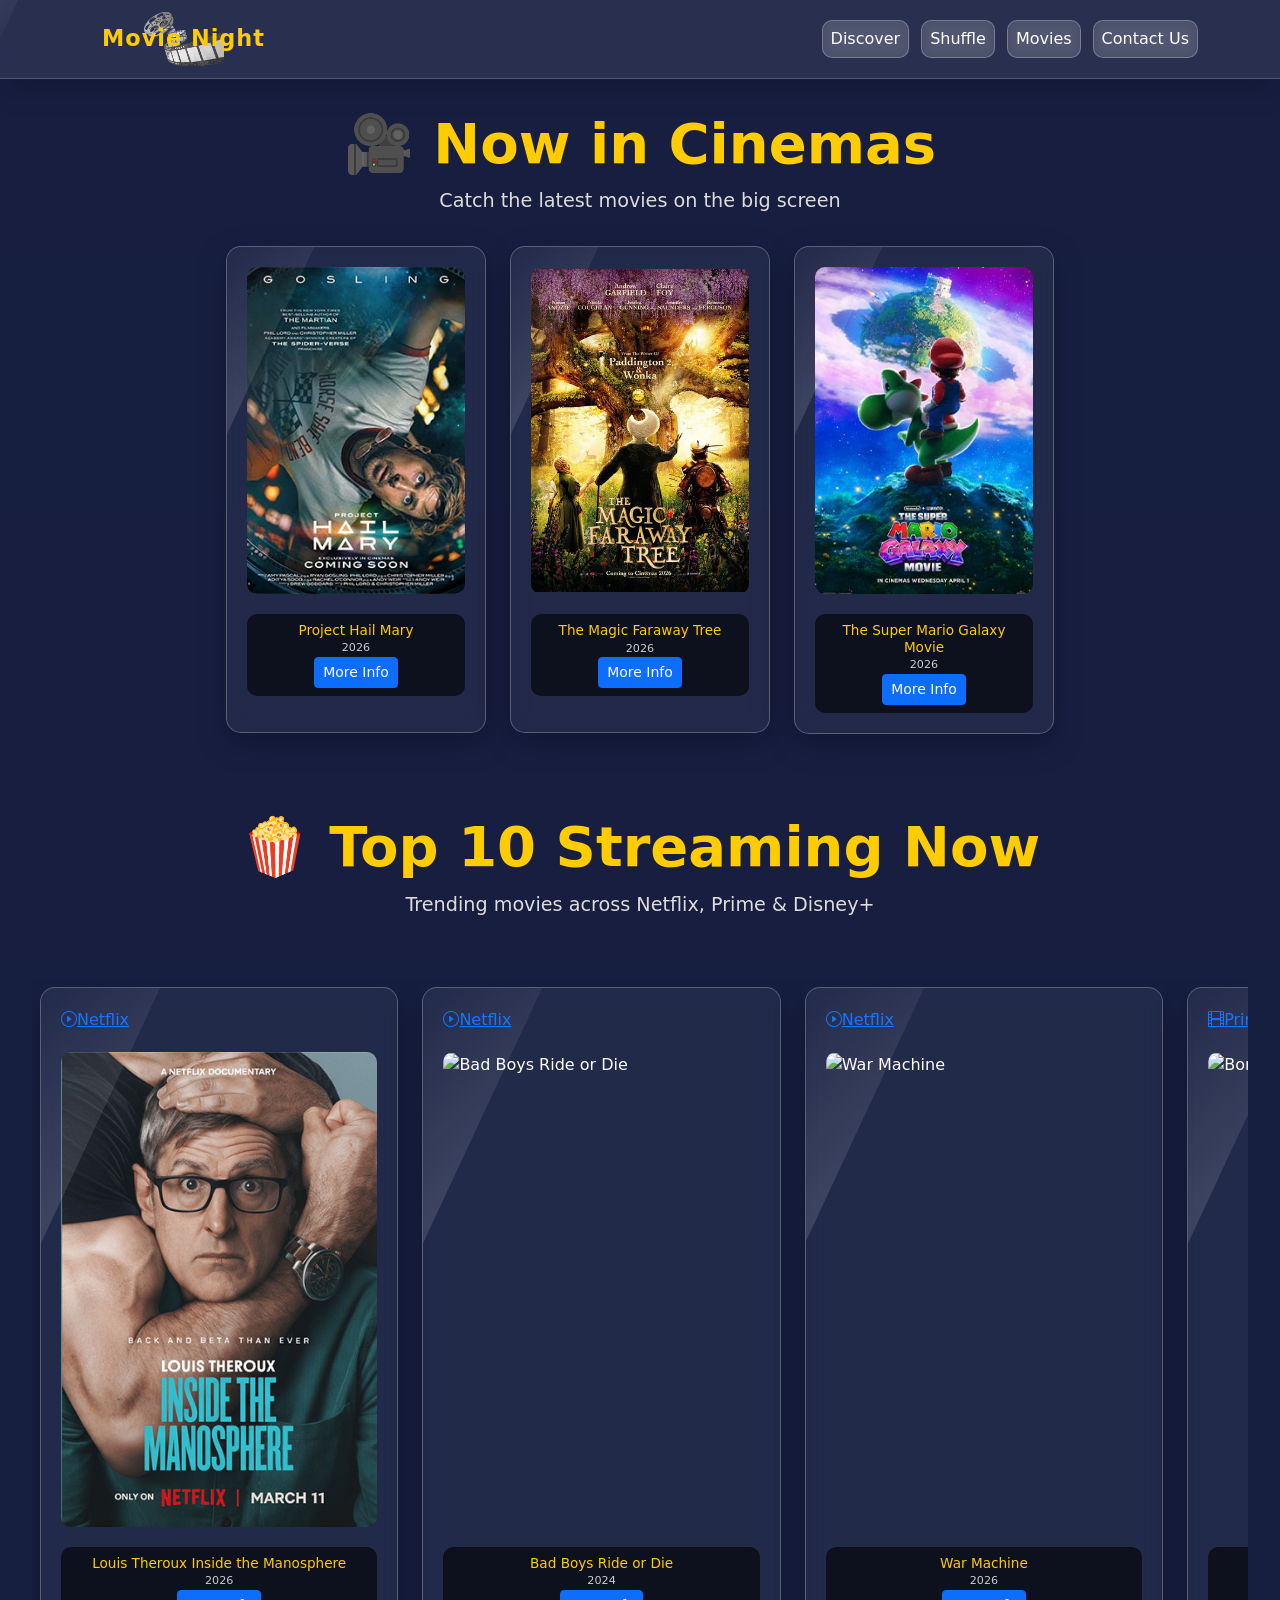
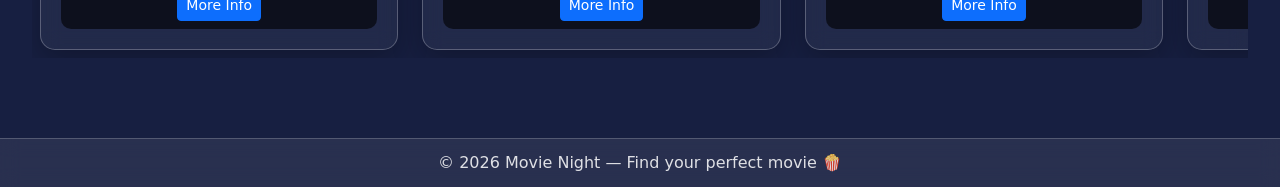
==== commit b901d0d8: "Contact Page added - no form yet" ====
--- a/index.html
+++ b/index.html
@@ -24,9 +24,10 @@
 
       <div class="collapse navbar-collapse justify-content-end" id="navbarNav">
         <ul class="navbar-nav">
-          <li class="nav-item"><a class="nav-link" href="page-1.html">Discover</a></li>
+           <li class="nav-item"><a class="nav-link" href="page-1.html">Discover</a></li>
           <li class="nav-item"><a class="nav-link" href="page-2.html">Shuffle</a></li>
           <li class="nav-item"><a class="nav-link" href="page-3.html">Movies</a></li>
+          <li class="nav-item"><a class="nav-link" href="page-4.html">Contact Us</a></li>
         </ul>
       </div>
     </div>
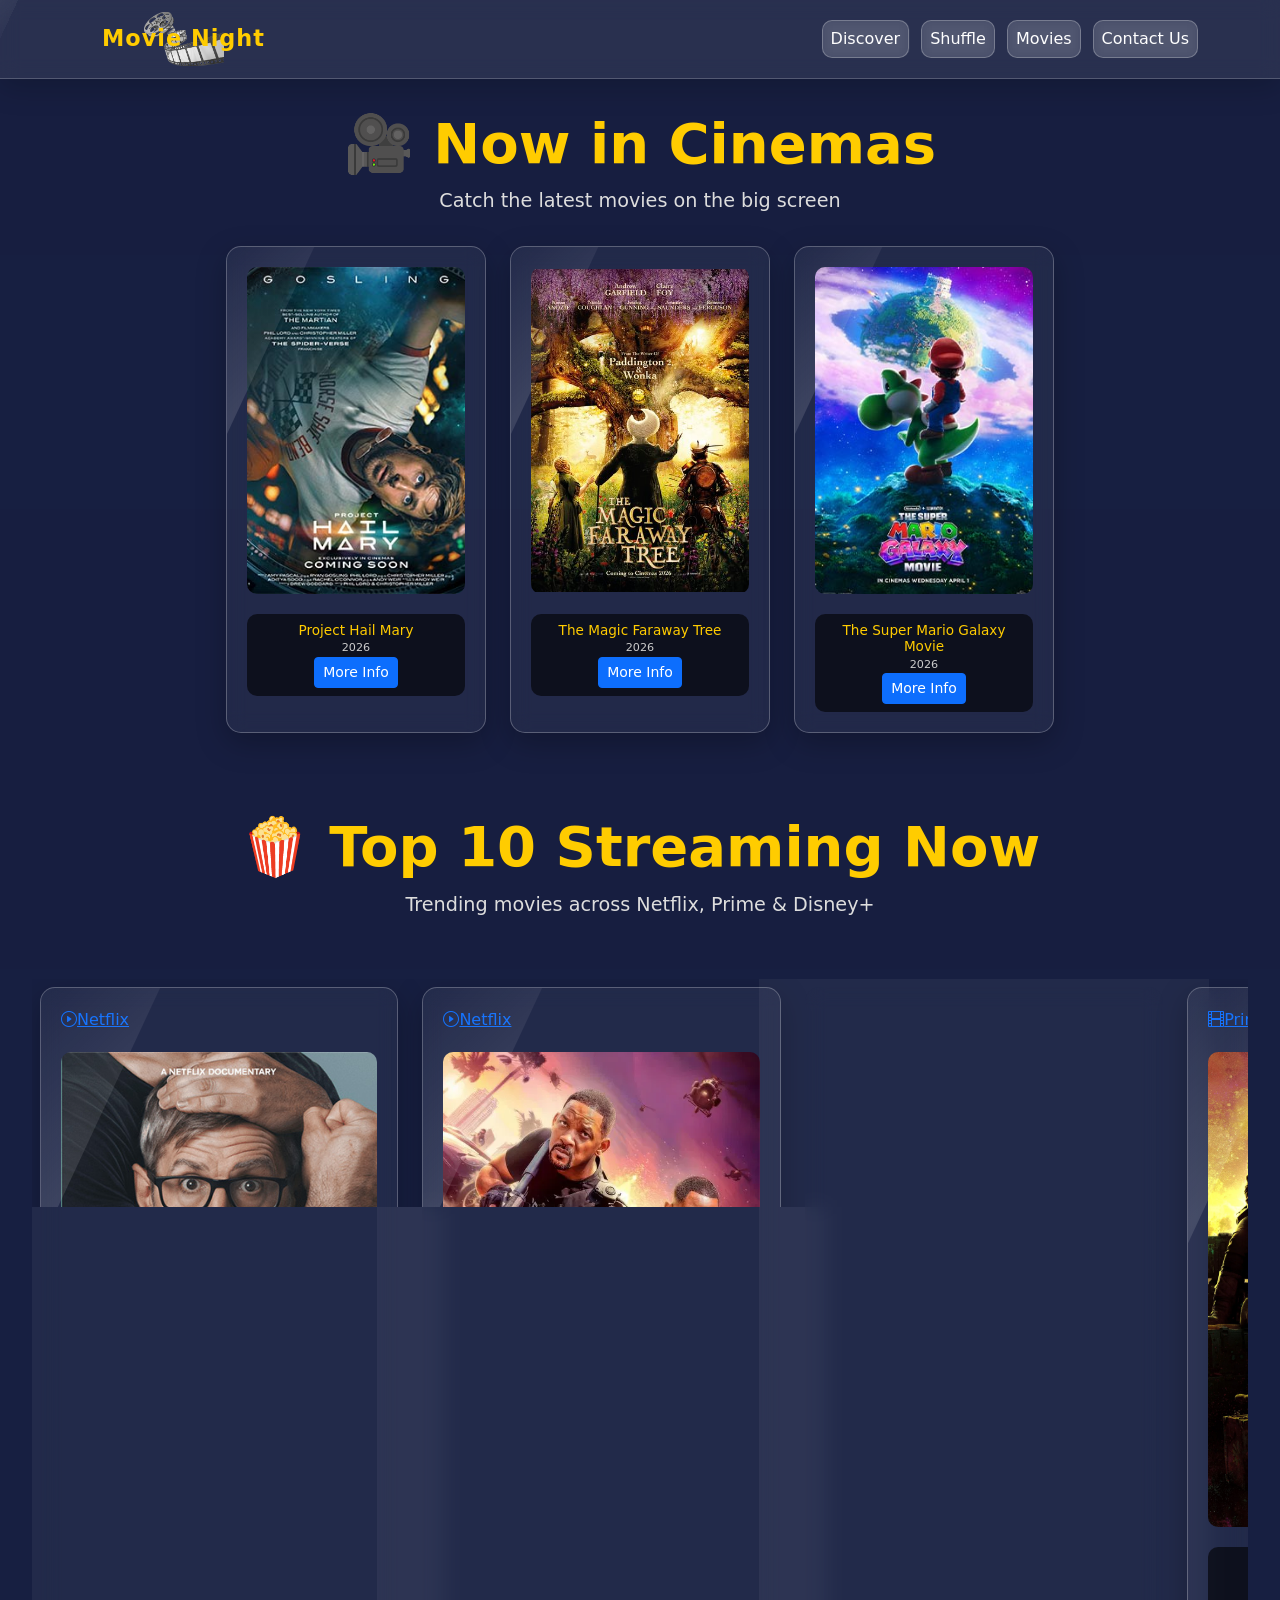
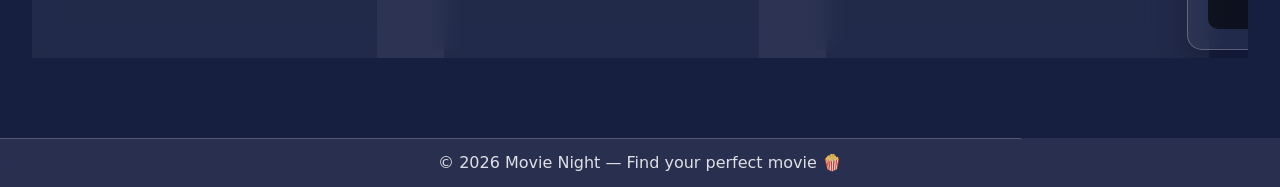
==== commit b002bb3c: "Fixed top 10 carousel Co-authored-by: Copilot <copilot@github.com>" ====
--- a/index.html
+++ b/index.html
@@ -113,7 +113,7 @@
               </a>
             </div>
             <div class="movie-poster">
-              <img src="Images/2 Movie.jpg" alt="Bad Boys Ride or Die">
+              <img src="Images/2 movie.jpg" alt="Bad Boys Ride or Die">
             </div>
             <div class="movie-bottom">
               <h6>Bad Boys Ride or Die</h6>
@@ -129,7 +129,7 @@
               </a>
             </div>
             <div class="movie-poster">
-              <img src="Images/3 Movie.jpg" alt="War Machine">
+              <img src="Images/3 movie.jpg" alt="War Machine">
             </div>
             <div class="movie-bottom">
               <h6>War Machine</h6>
@@ -145,7 +145,7 @@
               </a>
             </div>
             <div class="movie-poster">
-              <img src="Images/4 Movie.jpg" alt="Borderlands">
+              <img src="Images/4 movie.jpg" alt="Borderlands">
             </div>
             <div class="movie-bottom">
               <h6>Borderlands</h6>
@@ -161,7 +161,7 @@
               </a>
             </div>
             <div class="movie-poster">
-              <img src="Images/5 Movie.jpg" alt="Confession of a Female Serial Killer">
+              <img src="Images/5 movie.jpg" alt="Confession of a Female Serial Killer">
             </div>
             <div class="movie-bottom">
               <h6>Confession of a Female Serial Killer</h6>
@@ -177,7 +177,7 @@
               </a>
             </div>
             <div class="movie-poster">
-              <img src="Images/6 Movie.jpg" alt="Underworld: Evolution">
+              <img src="Images/6 movie.jpg" alt="Underworld: Evolution">
             </div>
             <div class="movie-bottom">
               <h6>Underworld: Evolution</h6>
@@ -193,7 +193,7 @@
               </a>
             </div>
             <div class="movie-poster">
-              <img src="Images/7 Movie.jpg" alt="The Bluff">
+              <img src="Images/7 movie.jpg" alt="The Bluff">
             </div>
             <div class="movie-bottom">
               <h6>The Bluff</h6>
@@ -209,7 +209,7 @@
               </a>
             </div>
             <div class="movie-poster">
-              <img src="Images/8 Movie.jpg" alt="Ready or Not">
+              <img src="Images/8 movie.jpg" alt="Ready or Not">
             </div>
             <div class="movie-bottom">
               <h6>Ready or Not</h6>
@@ -225,7 +225,7 @@
               </a>
             </div>
             <div class="movie-poster">
-              <img src="Images/9 Movie.jpg" alt="Predator Badlands">
+              <img src="Images/9 movie.jpg" alt="Predator Badlands">
             </div>
             <div class="movie-bottom">
               <h6>Predator Badlands</h6>
@@ -241,7 +241,7 @@
               </a>
             </div>
             <div class="movie-poster">
-              <img src="Images/10 Movie.jpg" alt="Deadpool and Wolverine">
+              <img src="Images/10 movie.jpg" alt="Deadpool and Wolverine">
             </div>
             <div class="movie-bottom">
               <h6>Deadpool & Wolverine</h6>
--- a/mystyle.css
+++ b/mystyle.css
@@ -966,4 +966,40 @@
     margin-left: 0;
     text-align: center;
   }
+}
+
+/* ===== CONTACT PAGE ===== */
+.contact-container {
+  display: flex;
+  justify-content: center;
+  padding: 40px 20px;
+}
+
+.contact-card {
+  width: 100%;
+  max-width: 500px;
+  padding: 24px;
+  border-radius: 20px;
+
+  background: rgba(255,255,255,0.08);
+  backdrop-filter: blur(10px);
+
+  border: 1px solid rgba(255,255,255,0.2);
+  box-shadow: 0 10px 30px rgba(0,0,0,0.25);
+
+  color: white;
+  text-align: center;
+}
+
+.contact-card h2 {
+  color: #ffcc00;
+  margin-bottom: 10px;
+}
+
+.contact-placeholder {
+  margin-top: 20px;
+  padding: 20px;
+  border-radius: 12px;
+  background: rgba(255,255,255,0.05);
+  border: 1px dashed rgba(255,255,255,0.3);
 }
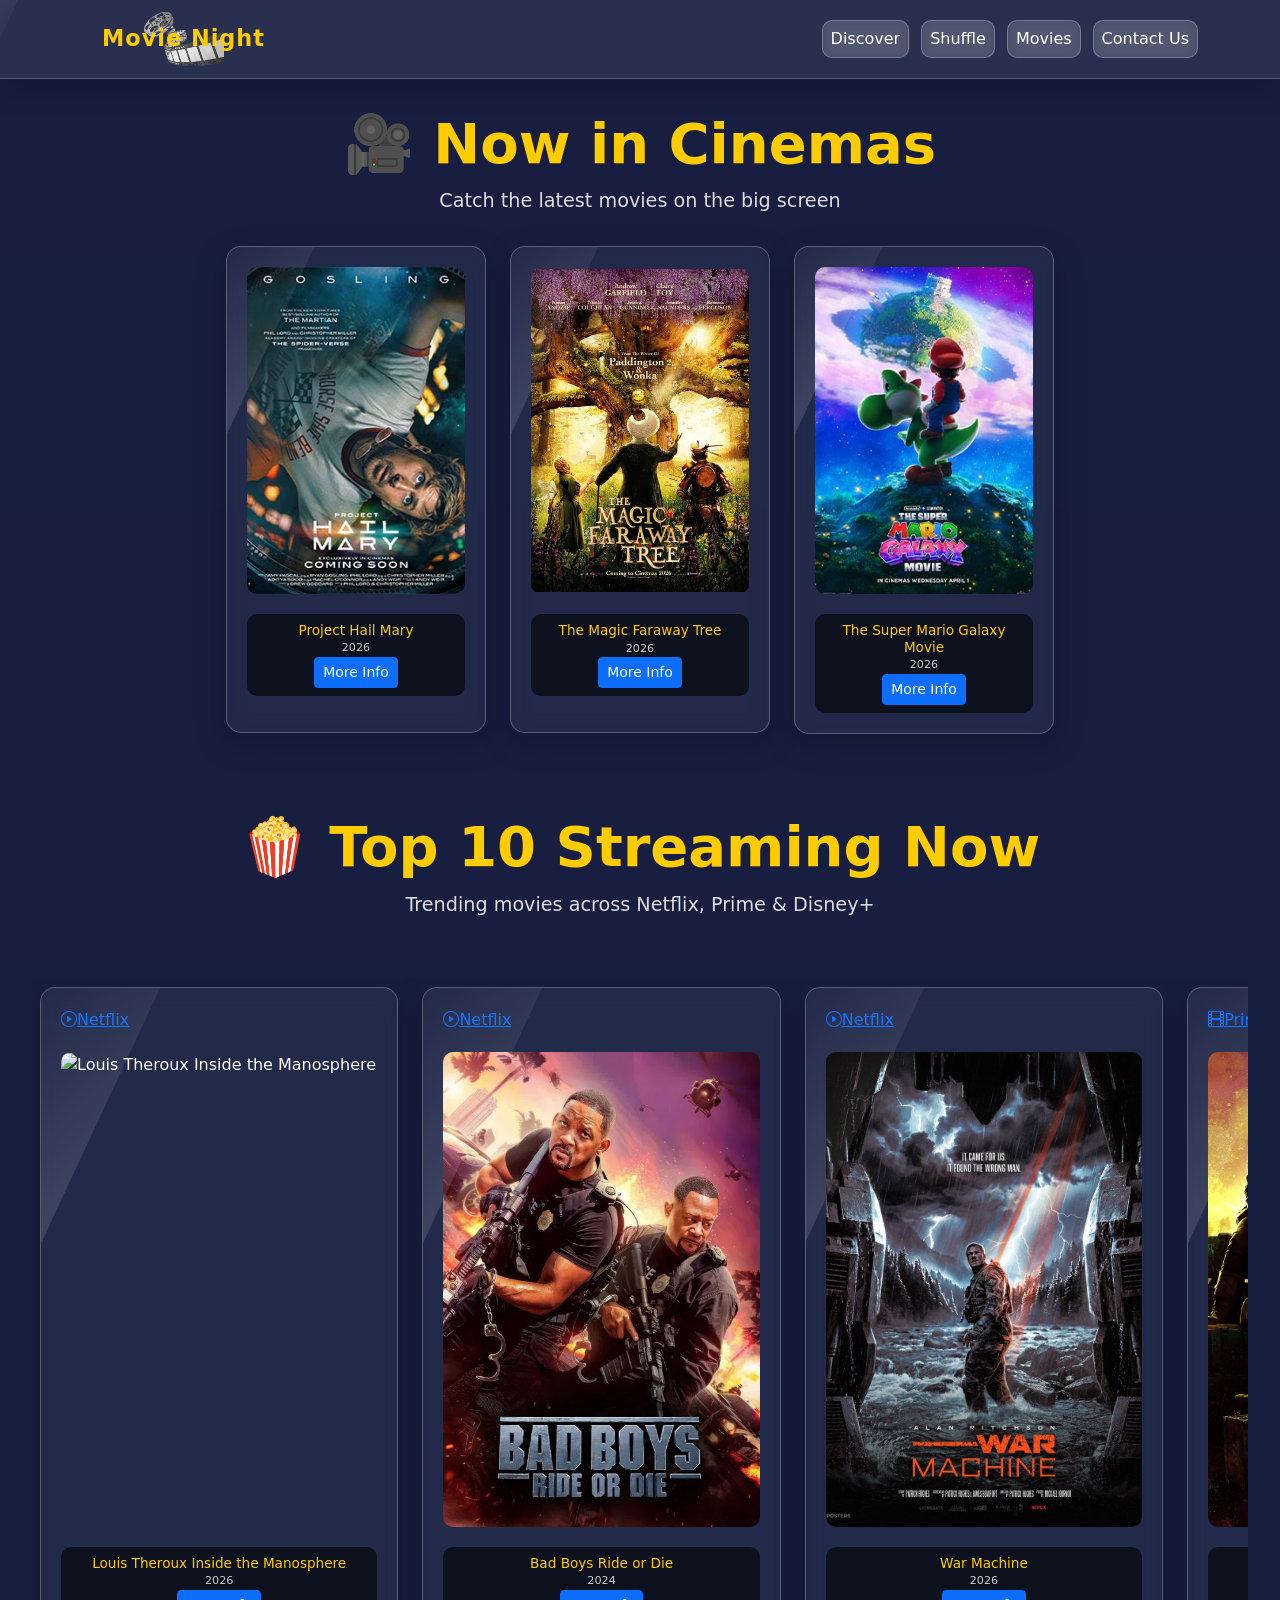
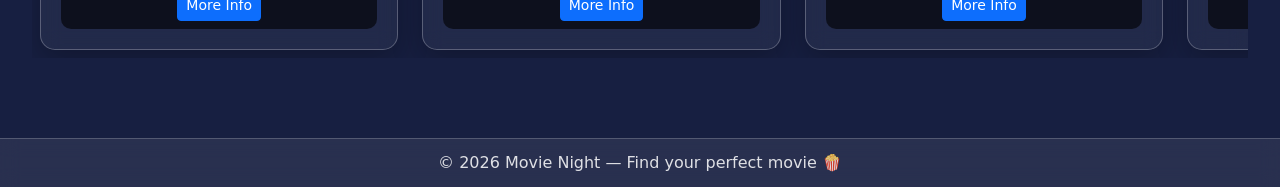
==== commit 41687c32: "Carousel fixed Co-authored-by: Copilot <copilot@github.com>" ====
--- a/index.html
+++ b/index.html
@@ -97,7 +97,7 @@
               </a>
             </div>
             <div class="movie-poster">
-              <img src="Images/1 Movie.jpg" alt="Louis Theroux Inside the Manosphere">
+              <img class="tmdb-carousel-poster" src="Images/1 movie.jpg" data-title="Louis Theroux Inside the Manosphere" data-year="2026" alt="Louis Theroux Inside the Manosphere">
             </div>
             <div class="movie-bottom">
               <h6>Louis Theroux Inside the Manosphere</h6>
@@ -113,7 +113,7 @@
               </a>
             </div>
             <div class="movie-poster">
-              <img src="Images/2 movie.jpg" alt="Bad Boys Ride or Die">
+              <img class="tmdb-carousel-poster" src="Images/2 movie.jpg" data-title="Bad Boys Ride or Die" data-year="2024" alt="Bad Boys Ride or Die">
             </div>
             <div class="movie-bottom">
               <h6>Bad Boys Ride or Die</h6>
@@ -129,7 +129,7 @@
               </a>
             </div>
             <div class="movie-poster">
-              <img src="Images/3 movie.jpg" alt="War Machine">
+              <img class="tmdb-carousel-poster" src="Images/3 movie.jpg" data-title="War Machine" data-year="2017" alt="War Machine">
             </div>
             <div class="movie-bottom">
               <h6>War Machine</h6>
@@ -145,7 +145,7 @@
               </a>
             </div>
             <div class="movie-poster">
-              <img src="Images/4 movie.jpg" alt="Borderlands">
+              <img class="tmdb-carousel-poster" src="Images/4 movie.jpg" data-title="Borderlands" data-year="2024" alt="Borderlands">
             </div>
             <div class="movie-bottom">
               <h6>Borderlands</h6>
@@ -161,7 +161,7 @@
               </a>
             </div>
             <div class="movie-poster">
-              <img src="Images/5 movie.jpg" alt="Confession of a Female Serial Killer">
+              <img class="tmdb-carousel-poster" src="Images/5 movie.jpg" data-title="Confession of a Female Serial Killer" data-year="2025" alt="Confession of a Female Serial Killer">
             </div>
             <div class="movie-bottom">
               <h6>Confession of a Female Serial Killer</h6>
@@ -177,7 +177,7 @@
               </a>
             </div>
             <div class="movie-poster">
-              <img src="Images/6 movie.jpg" alt="Underworld: Evolution">
+              <img class="tmdb-carousel-poster" src="Images/6 movie.jpg" data-title="Underworld: Evolution" data-year="2006" alt="Underworld: Evolution">
             </div>
             <div class="movie-bottom">
               <h6>Underworld: Evolution</h6>
@@ -193,7 +193,7 @@
               </a>
             </div>
             <div class="movie-poster">
-              <img src="Images/7 movie.jpg" alt="The Bluff">
+              <img class="tmdb-carousel-poster" src="Images/7 movie.jpg" data-title="The Bluff" data-year="2026" alt="The Bluff">
             </div>
             <div class="movie-bottom">
               <h6>The Bluff</h6>
@@ -209,7 +209,7 @@
               </a>
             </div>
             <div class="movie-poster">
-              <img src="Images/8 movie.jpg" alt="Ready or Not">
+              <img class="tmdb-carousel-poster" src="Images/8 movie.jpg" data-title="Ready or Not" data-year="2019" alt="Ready or Not">
             </div>
             <div class="movie-bottom">
               <h6>Ready or Not</h6>
@@ -225,7 +225,7 @@
               </a>
             </div>
             <div class="movie-poster">
-              <img src="Images/9 movie.jpg" alt="Predator Badlands">
+              <img class="tmdb-carousel-poster" src="Images/9 movie.jpg" data-title="Predator Badlands" data-year="2025" alt="Predator Badlands">
             </div>
             <div class="movie-bottom">
               <h6>Predator Badlands</h6>
@@ -241,7 +241,7 @@
               </a>
             </div>
             <div class="movie-poster">
-              <img src="Images/10 movie.jpg" alt="Deadpool and Wolverine">
+              <img class="tmdb-carousel-poster" src="Images/10 movie.jpg" data-title="Deadpool & Wolverine" data-year="2024" alt="Deadpool and Wolverine">
             </div>
             <div class="movie-bottom">
               <h6>Deadpool & Wolverine</h6>
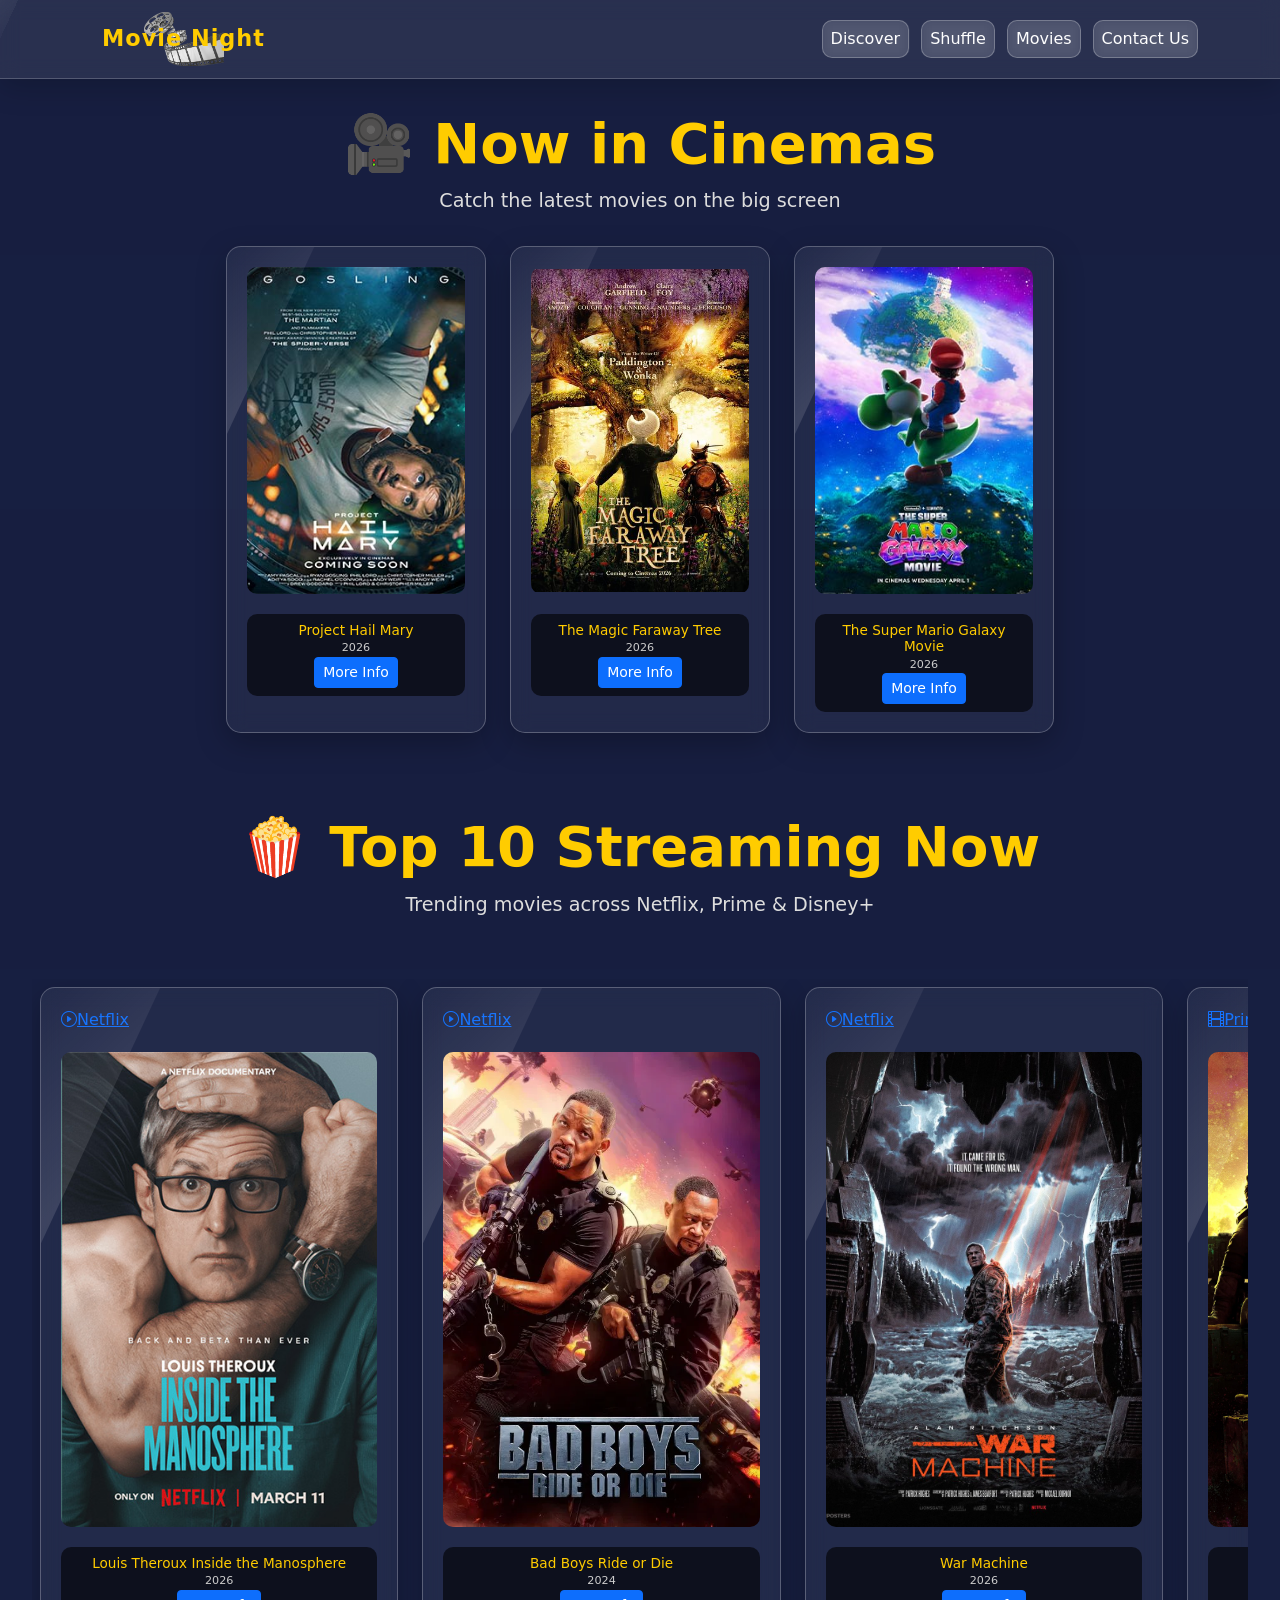
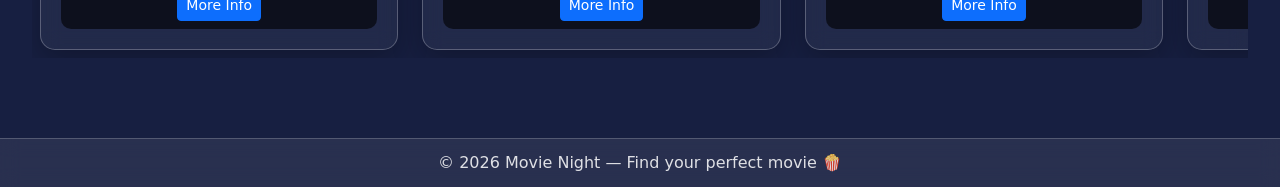
==== commit 0c5f4ba7: "Posters and modals fixed" ====
--- a/index.html
+++ b/index.html
@@ -97,7 +97,7 @@
               </a>
             </div>
             <div class="movie-poster">
-              <img class="tmdb-carousel-poster" src="Images/1 movie.jpg" data-title="Louis Theroux Inside the Manosphere" data-year="2026" alt="Louis Theroux Inside the Manosphere">
+              <img class="tmdb-carousel-poster" src="Images/1 Movie.jpg" data-title="Louis Theroux Inside the Manosphere" alt="Louis Theroux Inside the Manosphere">
             </div>
             <div class="movie-bottom">
               <h6>Louis Theroux Inside the Manosphere</h6>
@@ -254,166 +254,166 @@
       </div>
     </div>
 
-    <!-- TOP 10 MODALS -->
-    <div class="modal fade" id="modal1" tabindex="-1" aria-labelledby="modalLabel1" aria-hidden="true">
-      <div class="modal-dialog modal-dialog-centered">
-        <div class="modal-content">
-          <div class="modal-header">
-            <h5 class="modal-title" id="modalLabel1">Louis Theroux Inside the Manosphere</h5>
-            <button type="button" class="btn-close" data-bs-dismiss="modal" aria-label="Close"></button>
-          </div>
-          <div class="modal-body">
-            <img src="Images/1 Movie.jpg" alt="Louis Theroux Inside the Manosphere" class="img-fluid mb-3">
-            <p>Release Year: 2026</p>
-            <p>Louis Theroux: Inside the Manosphere explores the online subculture of influencers promoting extreme masculinity, dating advice, and anti-feminist views to young men.</p>
-          </div>
-        </div>
-      </div>
-    </div>
-
-    <div class="modal fade" id="modal2" tabindex="-1" aria-labelledby="modalLabel2" aria-hidden="true">
-      <div class="modal-dialog modal-dialog-centered">
-        <div class="modal-content">
-          <div class="modal-header">
-            <h5 class="modal-title" id="modalLabel2">Bad Boys Ride or Die</h5>
-            <button type="button" class="btn-close" data-bs-dismiss="modal" aria-label="Close"></button>
-          </div>
-          <div class="modal-body">
-            <img src="Images/2 Movie.jpg" alt="Bad Boys Ride or Die" class="img-fluid mb-3">
-            <p>Release Year: 2024</p>
-            <p>Bad Boys: Ride or Die follows detectives Mike Lowrey and Marcus Burnett as they uncover a dangerous conspiracy tied to their late captain.</p>
-          </div>
-        </div>
-      </div>
-    </div>
-
-    <div class="modal fade" id="modal3" tabindex="-1" aria-labelledby="modalLabel3" aria-hidden="true">
-      <div class="modal-dialog modal-dialog-centered">
-        <div class="modal-content">
-          <div class="modal-header">
-            <h5 class="modal-title" id="modalLabel3">War Machine</h5>
-            <button type="button" class="btn-close" data-bs-dismiss="modal" aria-label="Close"></button>
-          </div>
-          <div class="modal-body">
-            <img src="Images/3 Movie.jpg" alt="War Machine" class="img-fluid mb-3">
-            <p>Release Year: 2026</p>
-            <p>War Machine centers on a high-ranking military officer navigating the complexities of modern warfare, leadership, and political pressure.</p>
-          </div>
-        </div>
-      </div>
-    </div>
-
-    <div class="modal fade" id="modal4" tabindex="-1" aria-labelledby="modalLabel4" aria-hidden="true">
-      <div class="modal-dialog modal-dialog-centered">
-        <div class="modal-content">
-          <div class="modal-header">
-            <h5 class="modal-title" id="modalLabel4">Borderlands</h5>
-            <button type="button" class="btn-close" data-bs-dismiss="modal" aria-label="Close"></button>
-          </div>
-          <div class="modal-body">
-            <img src="Images/4 Movie.jpg" alt="Borderlands" class="img-fluid mb-3">
-            <p>Release Year: 2024</p>
-            <p>Borderlands follows a group of unlikely heroes navigating a chaotic, lawless world in search of a powerful artifact.</p>
-          </div>
-        </div>
-      </div>
-    </div>
-
-    <div class="modal fade" id="modal5" tabindex="-1" aria-labelledby="modalLabel5" aria-hidden="true">
-      <div class="modal-dialog modal-dialog-centered">
-        <div class="modal-content">
-          <div class="modal-header">
-            <h5 class="modal-title" id="modalLabel5">Confession of a Female Serial Killer</h5>
-            <button type="button" class="btn-close" data-bs-dismiss="modal" aria-label="Close"></button>
-          </div>
-          <div class="modal-body">
-            <img src="Images/5 Movie.jpg" alt="Confession of a Female Serial Killer" class="img-fluid mb-3">
-            <p>Release Year: 2025</p>
-            <p>Confession of a Female Serial Killer examines the chilling story of a woman leading a double life while committing a series of calculated crimes.</p>
-          </div>
-        </div>
-      </div>
-    </div>
-
-    <div class="modal fade" id="modal6" tabindex="-1" aria-labelledby="modalLabel6" aria-hidden="true">
-      <div class="modal-dialog modal-dialog-centered">
-        <div class="modal-content">
-          <div class="modal-header">
-            <h5 class="modal-title" id="modalLabel6">Underworld: Evolution</h5>
-            <button type="button" class="btn-close" data-bs-dismiss="modal" aria-label="Close"></button>
-          </div>
-          <div class="modal-body">
-            <img src="Images/6 Movie.jpg" alt="Underworld: Evolution" class="img-fluid mb-3">
-            <p>Release Year: 2006</p>
-            <p>Underworld: Evolution continues the story of the war between vampires and werewolves as Selene uncovers secrets about her past.</p>
-          </div>
-        </div>
-      </div>
-    </div>
-
-    <div class="modal fade" id="modal7" tabindex="-1" aria-labelledby="modalLabel7" aria-hidden="true">
-      <div class="modal-dialog modal-dialog-centered">
-        <div class="modal-content">
-          <div class="modal-header">
-            <h5 class="modal-title" id="modalLabel7">The Bluff</h5>
-            <button type="button" class="btn-close" data-bs-dismiss="modal" aria-label="Close"></button>
-          </div>
-          <div class="modal-body">
-            <img src="Images/7 Movie.jpg" alt="The Bluff" class="img-fluid mb-3">
-            <p>Release Year: 2026</p>
-            <p>The Bluff follows a determined individual navigating deception, power struggles, and hidden agendas in a high-stakes environment.</p>
-          </div>
-        </div>
-      </div>
-    </div>
-
-    <div class="modal fade" id="modal8" tabindex="-1" aria-labelledby="modalLabel8" aria-hidden="true">
-      <div class="modal-dialog modal-dialog-centered">
-        <div class="modal-content">
-          <div class="modal-header">
-            <h5 class="modal-title" id="modalLabel8">Ready or Not</h5>
-            <button type="button" class="btn-close" data-bs-dismiss="modal" aria-label="Close"></button>
-          </div>
-          <div class="modal-body">
-            <img src="Images/8 Movie.jpg" alt="Ready or Not" class="img-fluid mb-3">
-            <p>Release Year: 2019</p>
-            <p>Ready or Not follows a young bride who is drawn into a deadly game with her new in-laws as part of a family tradition.</p>
-          </div>
-        </div>
-      </div>
-    </div>
-
-    <div class="modal fade" id="modal9" tabindex="-1" aria-labelledby="modalLabel9" aria-hidden="true">
-      <div class="modal-dialog modal-dialog-centered">
-        <div class="modal-content">
-          <div class="modal-header">
-            <h5 class="modal-title" id="modalLabel9">Predator Badlands</h5>
-            <button type="button" class="btn-close" data-bs-dismiss="modal" aria-label="Close"></button>
-          </div>
-          <div class="modal-body">
-            <img src="Images/9 Movie.jpg" alt="Predator Badlands" class="img-fluid mb-3">
-            <p>Release Year: 2025</p>
-            <p>Predator: Badlands follows a group of individuals stranded in a hostile environment where they become targets of a deadly extraterrestrial hunter.</p>
-          </div>
-        </div>
-      </div>
-    </div>
-
-    <div class="modal fade" id="modal10" tabindex="-1" aria-labelledby="modalLabel10" aria-hidden="true">
-      <div class="modal-dialog modal-dialog-centered">
-        <div class="modal-content">
-          <div class="modal-header">
-            <h5 class="modal-title" id="modalLabel10">Deadpool & Wolverine</h5>
-            <button type="button" class="btn-close" data-bs-dismiss="modal" aria-label="Close"></button>
-          </div>
-          <div class="modal-body">
-            <img src="Images/10 Movie.jpg" alt="Deadpool and Wolverine" class="img-fluid mb-3">
-            <p>Release Year: 2024</p>
-            <p>Deadpool & Wolverine follows the unlikely partnership between Deadpool and Wolverine as they are forced to work together on a dangerous mission.</p>
-          </div>
-        </div>
-      </div>
-    </div>
+  <!-- TOP 10 MODALS -->
+<div class="modal fade" id="modal1" tabindex="-1" aria-labelledby="modalLabel1" aria-hidden="true">
+  <div class="modal-dialog modal-dialog-centered">
+    <div class="modal-content">
+      <div class="modal-header">
+        <h5 class="modal-title" id="modalLabel1">Louis Theroux Inside the Manosphere</h5>
+        <button type="button" class="btn-close" data-bs-dismiss="modal" aria-label="Close"></button>
+      </div>
+      <div class="modal-body">
+        <img class="tmdb-modal-poster img-fluid mb-3" src="Images/1 movie.jpg" data-title="Louis Theroux: Inside the Manosphere" alt="Louis Theroux Inside the Manosphere">
+        <p>Release Year: 2026</p>
+        <p>Louis Theroux: Inside the Manosphere explores the online subculture of influencers promoting extreme masculinity, dating advice, and anti-feminist views to young men.</p>
+      </div>
+    </div>
+  </div>
+</div>
+
+<div class="modal fade" id="modal2" tabindex="-1" aria-labelledby="modalLabel2" aria-hidden="true">
+  <div class="modal-dialog modal-dialog-centered">
+    <div class="modal-content">
+      <div class="modal-header">
+        <h5 class="modal-title" id="modalLabel2">Bad Boys Ride or Die</h5>
+        <button type="button" class="btn-close" data-bs-dismiss="modal" aria-label="Close"></button>
+      </div>
+      <div class="modal-body">
+        <img class="tmdb-modal-poster img-fluid mb-3" src="Images/2 movie.jpg" data-title="Bad Boys Ride or Die" data-year="2024" alt="Bad Boys Ride or Die">
+        <p>Release Year: 2024</p>
+        <p>Bad Boys: Ride or Die follows detectives Mike Lowrey and Marcus Burnett as they uncover a dangerous conspiracy tied to their late captain.</p>
+      </div>
+    </div>
+  </div>
+</div>
+
+<div class="modal fade" id="modal3" tabindex="-1" aria-labelledby="modalLabel3" aria-hidden="true">
+  <div class="modal-dialog modal-dialog-centered">
+    <div class="modal-content">
+      <div class="modal-header">
+        <h5 class="modal-title" id="modalLabel3">War Machine</h5>
+        <button type="button" class="btn-close" data-bs-dismiss="modal" aria-label="Close"></button>
+      </div>
+      <div class="modal-body">
+        <img class="tmdb-modal-poster img-fluid mb-3" src="Images/3 movie.jpg" data-title="War Machine" data-year="2017" alt="War Machine">
+        <p>Release Year: 2026</p>
+        <p>War Machine centers on a high-ranking military officer navigating the complexities of modern warfare, leadership, and political pressure.</p>
+      </div>
+    </div>
+  </div>
+</div>
+
+<div class="modal fade" id="modal4" tabindex="-1" aria-labelledby="modalLabel4" aria-hidden="true">
+  <div class="modal-dialog modal-dialog-centered">
+    <div class="modal-content">
+      <div class="modal-header">
+        <h5 class="modal-title" id="modalLabel4">Borderlands</h5>
+        <button type="button" class="btn-close" data-bs-dismiss="modal" aria-label="Close"></button>
+      </div>
+      <div class="modal-body">
+        <img class="tmdb-modal-poster img-fluid mb-3" src="Images/4 movie.jpg" data-title="Borderlands" data-year="2024" alt="Borderlands">
+        <p>Release Year: 2024</p>
+        <p>Borderlands follows a group of unlikely heroes navigating a chaotic, lawless world in search of a powerful artifact.</p>
+      </div>
+    </div>
+  </div>
+</div>
+
+<div class="modal fade" id="modal5" tabindex="-1" aria-labelledby="modalLabel5" aria-hidden="true">
+  <div class="modal-dialog modal-dialog-centered">
+    <div class="modal-content">
+      <div class="modal-header">
+        <h5 class="modal-title" id="modalLabel5">Confession of a Female Serial Killer</h5>
+        <button type="button" class="btn-close" data-bs-dismiss="modal" aria-label="Close"></button>
+      </div>
+      <div class="modal-body">
+        <img class="tmdb-modal-poster img-fluid mb-3" src="Images/5 movie.jpg" data-title="Confession of a Female Serial Killer" data-year="2025" alt="Confession of a Female Serial Killer">
+        <p>Release Year: 2025</p>
+        <p>Confession of a Female Serial Killer examines the chilling story of a woman leading a double life while committing a series of calculated crimes.</p>
+      </div>
+    </div>
+  </div>
+</div>
+
+<div class="modal fade" id="modal6" tabindex="-1" aria-labelledby="modalLabel6" aria-hidden="true">
+  <div class="modal-dialog modal-dialog-centered">
+    <div class="modal-content">
+      <div class="modal-header">
+        <h5 class="modal-title" id="modalLabel6">Underworld: Evolution</h5>
+        <button type="button" class="btn-close" data-bs-dismiss="modal" aria-label="Close"></button>
+      </div>
+      <div class="modal-body">
+        <img class="tmdb-modal-poster img-fluid mb-3" src="Images/6 movie.jpg" data-title="Underworld: Evolution" data-year="2006" alt="Underworld: Evolution">
+        <p>Release Year: 2006</p>
+        <p>Underworld: Evolution continues the story of the war between vampires and werewolves as Selene uncovers secrets about her past.</p>
+      </div>
+    </div>
+  </div>
+</div>
+
+<div class="modal fade" id="modal7" tabindex="-1" aria-labelledby="modalLabel7" aria-hidden="true">
+  <div class="modal-dialog modal-dialog-centered">
+    <div class="modal-content">
+      <div class="modal-header">
+        <h5 class="modal-title" id="modalLabel7">The Bluff</h5>
+        <button type="button" class="btn-close" data-bs-dismiss="modal" aria-label="Close"></button>
+      </div>
+      <div class="modal-body">
+        <img class="tmdb-modal-poster img-fluid mb-3" src="Images/7 movie.jpg" data-title="The Bluff" data-year="2026" alt="The Bluff">
+        <p>Release Year: 2026</p>
+        <p>The Bluff follows a determined individual navigating deception, power struggles, and hidden agendas in a high-stakes environment.</p>
+      </div>
+    </div>
+  </div>
+</div>
+
+<div class="modal fade" id="modal8" tabindex="-1" aria-labelledby="modalLabel8" aria-hidden="true">
+  <div class="modal-dialog modal-dialog-centered">
+    <div class="modal-content">
+      <div class="modal-header">
+        <h5 class="modal-title" id="modalLabel8">Ready or Not</h5>
+        <button type="button" class="btn-close" data-bs-dismiss="modal" aria-label="Close"></button>
+      </div>
+      <div class="modal-body">
+        <img class="tmdb-modal-poster img-fluid mb-3" src="Images/8 movie.jpg" data-title="Ready or Not" data-year="2019" alt="Ready or Not">
+        <p>Release Year: 2019</p>
+        <p>Ready or Not follows a young bride who is drawn into a deadly game with her new in-laws as part of a family tradition.</p>
+      </div>
+    </div>
+  </div>
+</div>
+
+<div class="modal fade" id="modal9" tabindex="-1" aria-labelledby="modalLabel9" aria-hidden="true">
+  <div class="modal-dialog modal-dialog-centered">
+    <div class="modal-content">
+      <div class="modal-header">
+        <h5 class="modal-title" id="modalLabel9">Predator Badlands</h5>
+        <button type="button" class="btn-close" data-bs-dismiss="modal" aria-label="Close"></button>
+      </div>
+      <div class="modal-body">
+        <img class="tmdb-modal-poster img-fluid mb-3" src="Images/9 movie.jpg" data-title="Predator: Badlands" data-year="2025" alt="Predator Badlands">
+        <p>Release Year: 2025</p>
+        <p>Predator: Badlands follows a group of individuals stranded in a hostile environment where they become targets of a deadly extraterrestrial hunter.</p>
+      </div>
+    </div>
+  </div>
+</div>
+
+<div class="modal fade" id="modal10" tabindex="-1" aria-labelledby="modalLabel10" aria-hidden="true">
+  <div class="modal-dialog modal-dialog-centered">
+    <div class="modal-content">
+      <div class="modal-header">
+        <h5 class="modal-title" id="modalLabel10">Deadpool & Wolverine</h5>
+        <button type="button" class="btn-close" data-bs-dismiss="modal" aria-label="Close"></button>
+      </div>
+      <div class="modal-body">
+        <img class="tmdb-modal-poster img-fluid mb-3" src="Images/10 movie.jpg" data-title="Deadpool & Wolverine" data-year="2024" alt="Deadpool and Wolverine">
+        <p>Release Year: 2024</p>
+        <p>Deadpool & Wolverine follows the unlikely partnership between Deadpool and Wolverine as they are forced to work together on a dangerous mission.</p>
+      </div>
+    </div>
+  </div>
+</div>
 
     <!-- CINEMA MODALS -->
     <div class="modal fade" id="modalCinema1" tabindex="-1" aria-labelledby="modalCinemaLabel1" aria-hidden="true">
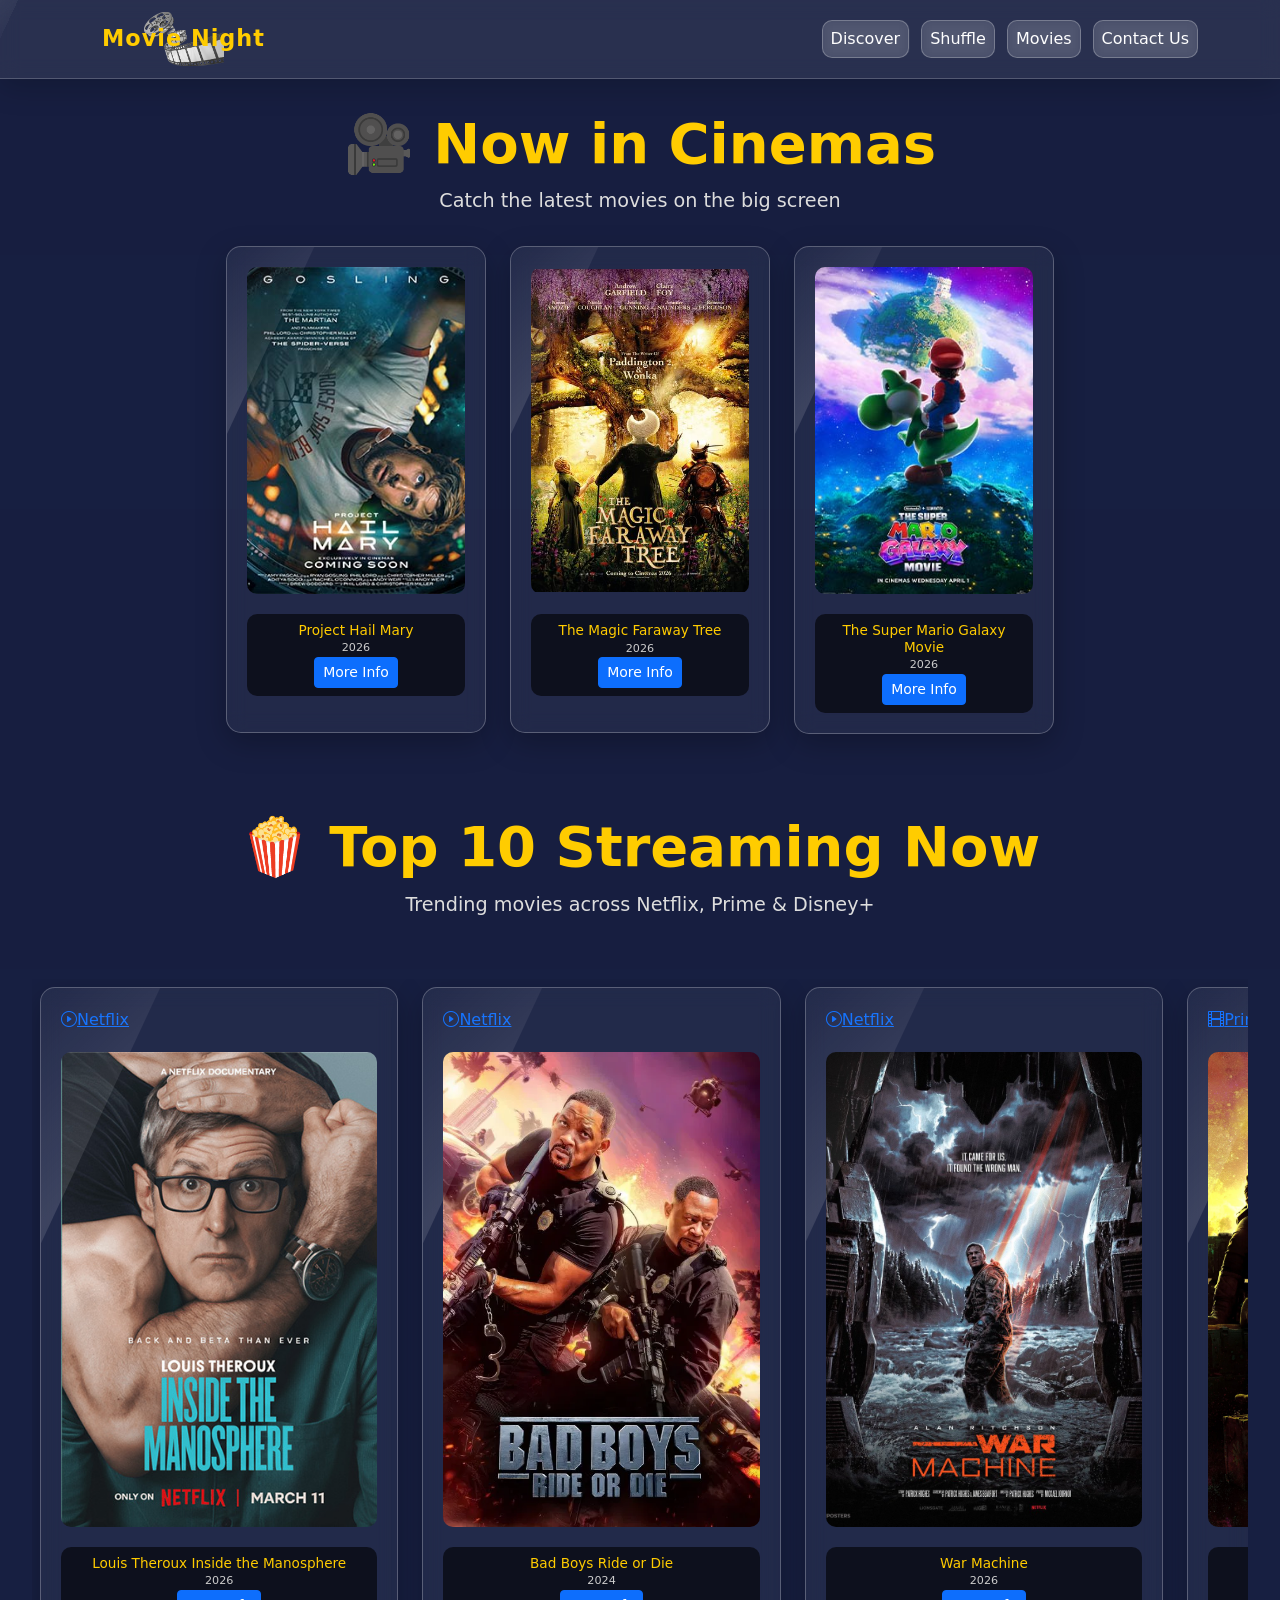
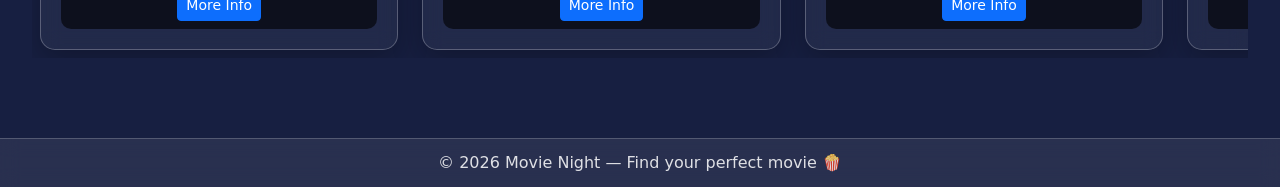
==== commit 41e4f0c5: "Modal image 3 modified" ====
--- a/index.html
+++ b/index.html
@@ -129,7 +129,7 @@
               </a>
             </div>
             <div class="movie-poster">
-              <img class="tmdb-carousel-poster" src="Images/3 movie.jpg" data-title="War Machine" data-year="2017" alt="War Machine">
+              <img src="Images/3 movie.jpg" alt="War Machine">
             </div>
             <div class="movie-bottom">
               <h6>War Machine</h6>
@@ -295,7 +295,7 @@
         <button type="button" class="btn-close" data-bs-dismiss="modal" aria-label="Close"></button>
       </div>
       <div class="modal-body">
-        <img class="tmdb-modal-poster img-fluid mb-3" src="Images/3 movie.jpg" data-title="War Machine" data-year="2017" alt="War Machine">
+        <img src="Images/3 movie.jpg" alt="War Machine">
         <p>Release Year: 2026</p>
         <p>War Machine centers on a high-ranking military officer navigating the complexities of modern warfare, leadership, and political pressure.</p>
       </div>
